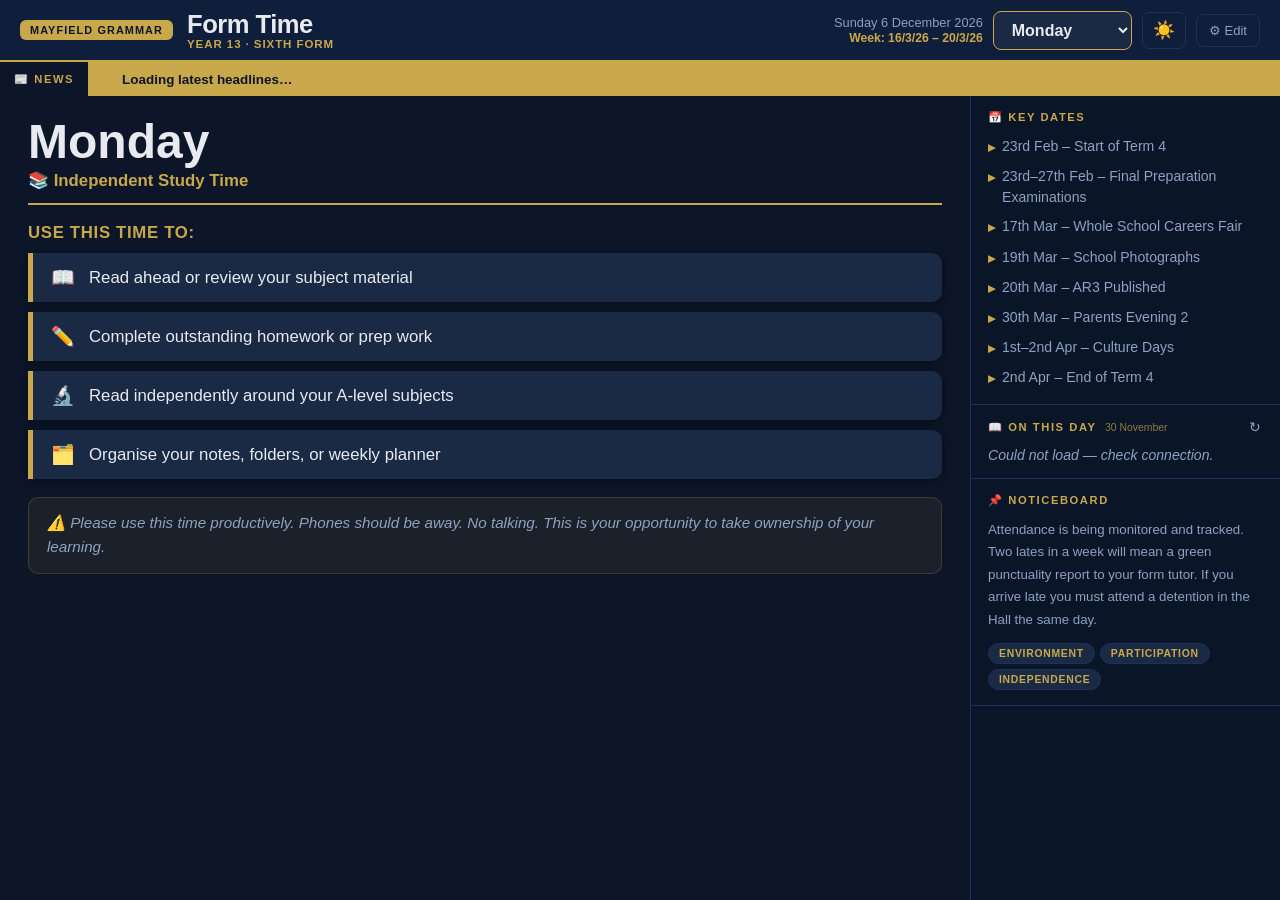
==== formtime.html @ 448057e0 "Add files via upload" ====
<!DOCTYPE html>
<html lang="en" data-theme="dark">
<head>
<meta charset="UTF-8">
<meta name="viewport" content="width=device-width,initial-scale=1.0">
<title>Form Time — Year 13</title>
<style>
/* ══════════════════════════════════════════
   CSS VARIABLES — DARK / LIGHT THEMES
══════════════════════════════════════════ */
:root {
  --bg:        #0c1628;
  --bg2:       #0f1e3a;
  --surface:   #1a2a45;
  --surface2:  #121f38;
  --text:      #e8eaf0;
  --text2:     #8fa0c0;
  --accent:    #c9a84c;
  --accent2:   #a88830;
  --border:    #1e3060;
  --sidebar:   #0a1628;
  --tag-bg:    #1a2a45;
  --otd-bg:    #151f38;
  --ticker-bg: #c9a84c;
  --ticker-fg: #0c1628;
  --quote-bg:  linear-gradient(135deg,#1a2a45,#101a30);
  --input-bg:  #1a2a45;
  --input-bd:  #2a3a5a;
  --modal-bg:  #0f1e38;
  --task-bd:   #c9a84c;
  --note-bg:   rgba(201,168,76,.08);
  --note-bd:   rgba(201,168,76,.2);
  --news-bg:   #1a2a45;
  --news-bd:   #2a509a;
  --shadow:    rgba(0,0,0,.4);
}
[data-theme="light"] {
  --bg:        #eef2fb;
  --bg2:       #e2e8f8;
  --surface:   #ffffff;
  --surface2:  #f4f7ff;
  --text:      #1a2440;
  --text2:     #5060a0;
  --accent:    #8a6a10;
  --accent2:   #6a5008;
  --border:    #c8d4ee;
  --sidebar:   #e8edf8;
  --tag-bg:    #dde6f8;
  --otd-bg:    #dde6f8;
  --ticker-bg: #1a2440;
  --ticker-fg: #eef2fb;
  --quote-bg:  linear-gradient(135deg,#e8edf8,#dde6f8);
  --input-bg:  #f0f4ff;
  --input-bd:  #c0ccee;
  --modal-bg:  #f0f4ff;
  --task-bd:   #8a6a10;
  --note-bg:   rgba(138,106,16,.07);
  --note-bd:   rgba(138,106,16,.22);
  --news-bg:   #e8eef8;
  --news-bd:   #3060c0;
  --shadow:    rgba(20,40,100,.15);
}

/* ══════════════════════════════════════════
   RESET & BASE
══════════════════════════════════════════ */
*,*::before,*::after { box-sizing:border-box; margin:0; padding:0; }
html,body { height:100%; overflow:hidden; }
body {
  font-family:'Segoe UI',Arial,sans-serif;
  font-size:17px;
  background:var(--bg);
  color:var(--text);
  display:flex;
  flex-direction:column;
  transition:background .3s,color .3s;
}

/* ══════════════════════════════════════════
   HEADER
══════════════════════════════════════════ */
header {
  background:var(--bg2);
  border-bottom:2.5px solid var(--accent);
  padding:10px 20px;
  display:flex;
  align-items:center;
  justify-content:space-between;
  flex-shrink:0;
  gap:14px;
  box-shadow:0 2px 12px var(--shadow);
}
.hdr-left { display:flex; align-items:center; gap:14px; }
.school-badge {
  background:var(--accent);
  color:var(--ticker-fg);
  font-weight:900;
  font-size:0.68rem;
  letter-spacing:0.1em;
  text-transform:uppercase;
  padding:4px 10px;
  border-radius:6px;
  white-space:nowrap;
}
.form-title  { font-size:1.6rem; font-weight:900; color:var(--text); letter-spacing:-0.02em; line-height:1.1; }
.year-label  { font-size:0.72rem; color:var(--accent); font-weight:700; letter-spacing:0.08em; }
.hdr-right   { display:flex; align-items:center; gap:10px; flex-shrink:0; }
.date-block  { text-align:right; }
#date-display { font-size:0.8rem; color:var(--text2); line-height:1.3; }
#week-display { font-size:0.76rem; color:var(--accent); font-weight:700; }
#day-select {
  background:var(--surface);
  color:var(--text);
  border:1.5px solid var(--accent);
  border-radius:8px;
  padding:9px 14px;
  font-size:1rem;
  font-weight:800;
  cursor:pointer;
  font-family:inherit;
}
.hdr-btn {
  background:transparent;
  border:1px solid var(--border);
  color:var(--text2);
  border-radius:7px;
  padding:8px 12px;
  cursor:pointer;
  font-size:0.82rem;
  font-family:inherit;
  transition:all .2s;
  white-space:nowrap;
}
.hdr-btn:hover { border-color:var(--accent); color:var(--accent); }
#theme-btn { font-size:1.1rem; padding:7px 10px; }

/* ══════════════════════════════════════════
   NEWS TICKER
══════════════════════════════════════════ */
#ticker-wrap {
  background:var(--ticker-bg);
  height:34px;
  display:flex;
  align-items:center;
  overflow:hidden;
  flex-shrink:0;
  transition:background .3s;
}
.ticker-label {
  background:var(--bg);
  color:var(--accent);
  font-weight:900;
  font-size:0.7rem;
  letter-spacing:0.14em;
  text-transform:uppercase;
  padding:0 14px;
  height:100%;
  display:flex;
  align-items:center;
  flex-shrink:0;
  border-right:2px solid var(--accent);
}
.ticker-track  { overflow:hidden; flex:1; }
.ticker-scroll {
  display:inline-flex;
  white-space:nowrap;
  animation:tickermove 80s linear infinite;
}
@keyframes tickermove { 0%{transform:translateX(0)} 100%{transform:translateX(-50%)} }
.ticker-item {
  padding:0 32px;
  font-size:0.84rem;
  font-weight:600;
  color:var(--ticker-fg);
  display:inline-block;
}
.ticker-sep { color:rgba(0,0,0,.3); }

/* ══════════════════════════════════════════
   MAIN LAYOUT
══════════════════════════════════════════ */
#main { flex:1; display:flex; overflow:hidden; min-height:0; }

/* ══════════════════════════════════════════
   DAY PANEL
══════════════════════════════════════════ */
#day-panel {
  flex:1;
  padding:22px 28px;
  overflow-y:auto;
  display:flex;
  flex-direction:column;
  gap:18px;
  min-width:0;
}
.day-header { border-bottom:2.5px solid var(--accent); padding-bottom:12px; }
.day-name   { font-size:3rem; font-weight:900; color:var(--text); line-height:1; }
.day-sub    { font-size:1.05rem; color:var(--accent); font-weight:700; margin-top:4px; }
.task-head  { font-size:1.05rem; font-weight:800; color:var(--accent); margin-bottom:10px; letter-spacing:0.04em; text-transform:uppercase; }
.task-list  { list-style:none; display:flex; flex-direction:column; gap:10px; }
.task-item  {
  background:var(--surface);
  border-left:5px solid var(--task-bd);
  padding:13px 18px;
  border-radius:0 10px 10px 0;
  font-size:1.05rem;
  display:flex;
  align-items:center;
  gap:14px;
  box-shadow:0 2px 8px var(--shadow);
}
.ti-icon { font-size:1.2rem; flex-shrink:0; }
.note-box {
  background:var(--note-bg);
  border:1px solid var(--note-bd);
  border-radius:10px;
  padding:13px 18px;
  font-size:0.95rem;
  color:var(--text2);
  font-style:italic;
  line-height:1.6;
}

/* Wednesday Wisdom */
.wisdom-layout { display:flex; gap:18px; align-items:flex-start; }
.wisdom-main   { flex:1; display:flex; flex-direction:column; gap:14px; min-width:0; }
.book-cover-wrap {
  flex-shrink:0;
  width:120px;
  display:flex;
  flex-direction:column;
  align-items:center;
  gap:8px;
}
.book-cover {
  width:120px;
  height:180px;
  object-fit:cover;
  border-radius:6px;
  box-shadow:4px 4px 16px var(--shadow);
  display:block;
}
.book-cover-placeholder {
  width:120px; height:180px;
  background:var(--surface);
  border:2px dashed var(--border);
  border-radius:6px;
  display:flex; align-items:center; justify-content:center;
  font-size:2.5rem; color:var(--text2);
}
.quote-card {
  background:var(--quote-bg);
  border-left:5px solid var(--accent);
  border-radius:10px;
  padding:20px 22px 16px;
  box-shadow:0 2px 10px var(--shadow);
}
.quote-text   { font-size:1.2rem; font-style:italic; line-height:1.7; color:var(--text); margin-bottom:10px; }
.quote-attr   { font-size:0.9rem; color:var(--accent); font-weight:700; }
.quote-note   { font-size:0.78rem; color:var(--text2); font-style:italic; margin-top:5px; }
.wq-box       { background:var(--surface); border-radius:10px; padding:18px 20px; box-shadow:0 2px 8px var(--shadow); }
.wq-title     { font-size:0.8rem; font-weight:900; text-transform:uppercase; letter-spacing:0.12em; color:var(--accent); margin-bottom:12px; }
.wq-list      { list-style:none; display:flex; flex-direction:column; gap:10px; }
.wq-item      { font-size:1rem; line-height:1.6; color:var(--text); padding-left:24px; position:relative; }
.wq-item::before { content:"?"; position:absolute; left:0; color:var(--accent); font-weight:900; font-size:1.1rem; }

/* Tuesday — News */
.yt-wrap {
  position:relative; width:100%; border-radius:12px; overflow:hidden;
  box-shadow:0 4px 20px var(--shadow);
}
.yt-wrap iframe { display:block; width:100%; aspect-ratio:16/9; border:none; }
.news-grid { display:flex; flex-direction:column; gap:8px; }
.news-card {
  background:var(--news-bg);
  border-radius:9px;
  padding:11px 16px;
  border-left:4px solid var(--news-bd);
  cursor:pointer;
  text-decoration:none;
  display:block;
  transition:background .15s;
}
.news-card:hover { filter:brightness(1.1); }
.nc-title { font-size:0.95rem; font-weight:600; color:var(--text); line-height:1.4; }
.nc-src   { font-size:0.72rem; color:var(--text2); margin-top:2px; }

/* Friday */
.fri-body { display:flex; flex-direction:column; gap:9px; }
.fri-p    { color:var(--text2); font-size:1rem; line-height:1.65; }

/* ══════════════════════════════════════════
   SIDEBAR
══════════════════════════════════════════ */
#sidebar {
  width:310px;
  min-width:270px;
  background:var(--sidebar);
  border-left:1px solid var(--border);
  display:flex;
  flex-direction:column;
  overflow-y:auto;
  flex-shrink:0;
  transition:background .3s;
}
.s-panel { border-bottom:1px solid var(--border); padding:15px 17px; }
.s-panel.hidden { display:none; }
.s-panel-hdr {
  font-size:0.7rem;
  font-weight:900;
  text-transform:uppercase;
  letter-spacing:0.14em;
  color:var(--accent);
  margin-bottom:12px;
  display:flex;
  align-items:center;
  justify-content:space-between;
}
.refresh-btn {
  background:none; border:none; color:var(--text2); cursor:pointer;
  font-size:0.9rem; padding:0 2px; transition:color .2s; line-height:1;
}
.refresh-btn:hover { color:var(--accent); }

/* Key Dates */
.date-list { list-style:none; display:flex; flex-direction:column; gap:8px; }
.date-item { font-size:0.88rem; line-height:1.5; color:var(--text2); display:flex; gap:7px; align-items:flex-start; }
.date-bull { color:var(--accent); flex-shrink:0; margin-top:1px; font-weight:700; }

/* On This Day */
.otd-card {
  background:var(--otd-bg);
  border-radius:8px;
  padding:10px 13px;
  margin-bottom:8px;
  font-size:0.84rem;
  line-height:1.55;
  color:var(--text2);
}
.otd-type { font-size:0.64rem; font-weight:800; text-transform:uppercase; letter-spacing:0.1em; color:var(--text2); display:block; margin-bottom:3px; }
.otd-year { font-size:1.15rem; font-weight:900; color:var(--accent); display:block; margin-bottom:4px; }

/* Noticeboard */
.notice-txt { font-size:0.83rem; line-height:1.7; color:var(--text2); }
.values     { display:flex; gap:5px; margin-top:12px; flex-wrap:wrap; }
.vbadge {
  background:var(--tag-bg);
  color:var(--accent);
  font-size:0.65rem;
  font-weight:900;
  padding:4px 10px;
  border-radius:20px;
  letter-spacing:0.07em;
  text-transform:uppercase;
  border:1px solid var(--border);
}

.loading-txt { color:var(--text2); font-style:italic; font-size:0.88rem; }

/* ══════════════════════════════════════════
   EDIT MODAL
══════════════════════════════════════════ */
#edit-overlay {
  display:none; position:fixed; inset:0;
  background:rgba(0,0,0,.78); z-index:200;
  align-items:center; justify-content:center;
}
#edit-overlay.open { display:flex; }
#edit-modal {
  background:var(--modal-bg);
  border:1.5px solid var(--accent);
  border-radius:14px;
  padding:24px 26px;
  width:92%;
  max-width:700px;
  max-height:88vh;
  overflow-y:auto;
  display:flex;
  flex-direction:column;
  gap:0;
}
.em-title { font-size:1.15rem; font-weight:900; color:var(--accent); margin-bottom:18px; padding-bottom:12px; border-bottom:1px solid var(--border); }
.em-s     { margin-bottom:16px; }
.em-lbl   { font-size:0.68rem; font-weight:900; text-transform:uppercase; letter-spacing:0.12em; color:var(--accent); margin-bottom:7px; display:block; }
.em-in,.em-ta {
  width:100%; background:var(--input-bg); border:1px solid var(--input-bd);
  color:var(--text); border-radius:7px; padding:9px 12px;
  font-size:0.9rem; font-family:inherit;
}
.em-ta   { resize:vertical; min-height:65px; line-height:1.5; }
.em-row  { display:flex; gap:8px; margin-top:8px; }
.em-row .em-in { margin-top:0; }
hr.em-div { border:none; border-top:1px solid var(--border); margin:14px 0; }
.tog-row { display:flex; align-items:center; justify-content:space-between; padding:9px 0; border-bottom:1px solid var(--border); }
.tog-lbl { font-size:0.92rem; color:var(--text); }
.tog     { position:relative; width:40px; height:22px; flex-shrink:0; }
.tog input { opacity:0; width:0; height:0; }
.tog-sl  { position:absolute; inset:0; background:var(--border); border-radius:22px; cursor:pointer; transition:background .2s; }
.tog-sl::before { content:""; position:absolute; width:16px; height:16px; left:3px; top:3px; background:#fff; border-radius:50%; transition:transform .2s; }
.tog input:checked+.tog-sl { background:var(--accent); }
.tog input:checked+.tog-sl::before { transform:translateX(18px); }
.ord-row { display:flex; align-items:center; justify-content:space-between; padding:8px 0; border-bottom:1px solid var(--border); }
.ord-lbl { font-size:0.92rem; color:var(--text); }
.ord-btns { display:flex; gap:4px; }
.ord-btn { background:var(--surface); border:1px solid var(--border); color:var(--text2); border-radius:5px; padding:3px 9px; cursor:pointer; font-size:0.82rem; transition:all .15s; }
.ord-btn:hover { border-color:var(--accent); color:var(--accent); }
.ord-btn:disabled { opacity:.3; cursor:default; }
.em-save   { background:var(--accent); color:var(--ticker-fg); border:none; border-radius:8px; padding:12px; font-size:0.95rem; font-weight:900; cursor:pointer; width:100%; margin-top:6px; font-family:inherit; }
.em-cancel { background:transparent; color:var(--text2); border:1px solid var(--border); border-radius:8px; padding:10px; font-size:0.88rem; cursor:pointer; width:100%; margin-top:7px; font-family:inherit; }

/* ══════════════════════════════════════════
   UTILITY
══════════════════════════════════════════ */
.hidden { display:none !important; }
::-webkit-scrollbar { width:4px; }
::-webkit-scrollbar-track { background:transparent; }
::-webkit-scrollbar-thumb { background:var(--border); border-radius:4px; }
</style>
</head>
<body>

<!-- ══ HEADER ══ -->
<header>
  <div class="hdr-left">
    <div class="school-badge">Mayfield Grammar</div>
    <div>
      <div class="form-title">Form Time</div>
      <div class="year-label">YEAR 13 · SIXTH FORM</div>
    </div>
  </div>
  <div class="hdr-right">
    <div class="date-block">
      <div id="date-display"></div>
      <div id="week-display"></div>
    </div>
    <select id="day-select">
      <option value="monday">Monday</option>
      <option value="tuesday">Tuesday</option>
      <option value="wednesday">Wednesday</option>
      <option value="thursday">Thursday</option>
      <option value="friday">Friday</option>
    </select>
    <button class="hdr-btn" id="theme-btn" onclick="toggleTheme()" title="Toggle light/dark">🌙</button>
    <button class="hdr-btn" onclick="openEdit()">⚙ Edit</button>
  </div>
</header>

<!-- ══ TICKER ══ -->
<div id="ticker-wrap">
  <div class="ticker-label">📰 NEWS</div>
  <div class="ticker-track">
    <div class="ticker-scroll" id="ticker-scroll">
      <span class="ticker-item">Loading latest headlines…</span>
    </div>
  </div>
</div>

<!-- ══ MAIN ══ -->
<div id="main">
  <div id="day-panel"></div>

  <aside id="sidebar">
    <div id="panel-dates" class="s-panel">
      <div class="s-panel-hdr">📅 Key Dates</div>
      <ul class="date-list" id="dates-list"></ul>
    </div>
    <div id="panel-otd" class="s-panel">
      <div class="s-panel-hdr">
        <span>📖 On This Day <span id="otd-date-lbl" style="font-weight:400;opacity:.7;font-size:0.65rem;margin-left:4px;text-transform:none;letter-spacing:0"></span></span>
        <button class="refresh-btn" onclick="fetchOTD(document.getElementById('day-select').value)" title="Different random events for this date">↻</button>
      </div>
      <div id="otd-content"><div class="loading-txt">Loading…</div></div>
    </div>
    <div id="panel-noticeboard" class="s-panel">
      <div class="s-panel-hdr">📌 Noticeboard</div>
      <div class="notice-txt" id="notice-text"></div>
      <div class="values" id="values-list"></div>
    </div>
  </aside>
</div>

<!-- ══ EDIT MODAL ══ -->
<div id="edit-overlay">
  <div id="edit-modal">
    <div class="em-title">⚙ Edit Form Time</div>

    <div class="em-s">
      <span class="em-lbl">Week Label</span>
      <input class="em-in" id="ed-week" type="text" placeholder="e.g. 16/3/26 – 20/3/26">
    </div>
    <div class="em-s">
      <span class="em-lbl">Key Dates (one per line)</span>
      <textarea class="em-ta" id="ed-dates" rows="8"></textarea>
    </div>
    <div class="em-s">
      <span class="em-lbl">Noticeboard Message</span>
      <textarea class="em-ta" id="ed-notice" rows="3"></textarea>
    </div>
    <div class="em-s">
      <span class="em-lbl">School Values (comma separated)</span>
      <input class="em-in" id="ed-values" placeholder="Environment, Participation, Independence">
    </div>

    <hr class="em-div">

    <div class="em-s">
      <span class="em-lbl">Wednesday Wisdom — Quote</span>
      <textarea class="em-ta" id="ed-quote" rows="3" placeholder="Quote text…"></textarea>
      <div class="em-row">
        <input class="em-in" id="ed-attr" placeholder="Author – Book">
        <input class="em-in" id="ed-booknote" placeholder="e.g. A Mr. Zanier must-read">
      </div>
      <span class="em-lbl" style="margin-top:10px;display:block">Book Cover — ISBN (optional, for auto cover)</span>
      <input class="em-in" id="ed-isbn" placeholder="e.g. 9780140447927">
      <span class="em-lbl" style="margin-top:8px;display:block">— or direct cover image URL</span>
      <input class="em-in" id="ed-coverurl" placeholder="https://…">
      <span class="em-lbl" style="margin-top:10px;display:block">Discussion Questions (one per line)</span>
      <textarea class="em-ta" id="ed-questions" rows="4"></textarea>
    </div>

    <hr class="em-div">

    <div class="em-s">
      <span class="em-lbl">Mon / Thu Tasks (one per line)</span>
      <textarea class="em-ta" id="ed-tasks" rows="5"></textarea>
      <span class="em-lbl" style="margin-top:8px;display:block">Reminder Note</span>
      <input class="em-in" id="ed-indepnote">
    </div>

    <hr class="em-div">

    <div class="em-s">
      <span class="em-lbl">Tuesday — Sky News / YouTube Embed URL</span>
      <input class="em-in" id="ed-yturl" placeholder="https://www.youtube.com/embed/…">
      <span style="font-size:0.72rem;color:var(--text2);margin-top:4px;display:block">Default: Sky News UK live stream. Update if the link stops working.</span>
    </div>

    <hr class="em-div">

    <div class="em-s">
      <span class="em-lbl">Friday — Title &amp; Content (use • for bullet points)</span>
      <input class="em-in" id="ed-fri-title" placeholder="e.g. Week Reflection">
      <textarea class="em-ta" id="ed-fri-content" rows="5" style="margin-top:8px"></textarea>
    </div>

    <hr class="em-div">

    <div class="em-s">
      <span class="em-lbl">Show / Hide Panels</span>
      <div class="tog-row">
        <span class="tog-lbl">News Ticker</span>
        <label class="tog"><input type="checkbox" id="tog-ticker"><span class="tog-sl"></span></label>
      </div>
      <div class="tog-row">
        <span class="tog-lbl">Key Dates</span>
        <label class="tog"><input type="checkbox" id="tog-dates"><span class="tog-sl"></span></label>
      </div>
      <div class="tog-row">
        <span class="tog-lbl">On This Day</span>
        <label class="tog"><input type="checkbox" id="tog-otd"><span class="tog-sl"></span></label>
      </div>
      <div class="tog-row">
        <span class="tog-lbl">Noticeboard</span>
        <label class="tog"><input type="checkbox" id="tog-notice"><span class="tog-sl"></span></label>
      </div>
    </div>

    <div class="em-s">
      <span class="em-lbl">Sidebar Panel Order</span>
      <div id="order-list"></div>
    </div>

    <button class="em-save" onclick="saveEdit()">💾 Save Changes</button>
    <button class="em-cancel" onclick="closeEdit()">Cancel</button>
  </div>
</div>

<script>
// ════════════════════════════════════════════════
//  DEFAULTS  (pre-filled from your PowerPoint)
// ════════════════════════════════════════════════
const DEFAULTS = {
  week:"16/3/26 – 20/3/26",
  keyDates:[
    "23rd Feb – Start of Term 4",
    "23rd–27th Feb – Final Preparation Examinations",
    "17th Mar – Whole School Careers Fair",
    "19th Mar – School Photographs",
    "20th Mar – AR3 Published",
    "30th Mar – Parents Evening 2",
    "1st–2nd Apr – Culture Days",
    "2nd Apr – End of Term 4"
  ],
  noticeboard:"Attendance is being monitored and tracked. Two lates in a week will mean a green punctuality report to your form tutor. If you arrive late you must attend a detention in the Hall the same day.",
  values:["Environment","Participation","Independence"],
  tasks:[
    "Read ahead or review your subject material",
    "Complete outstanding homework or prep work",
    "Read independently around your A-level subjects",
    "Organise your notes, folders, or weekly planner"
  ],
  indepNote:"Please use this time productively. Phones should be away. No talking. This is your opportunity to take ownership of your learning.",
  wisdom:{
    quote:"There are two kinds of idiots… those who don't know they are idiots, and those who know it and use it.",
    attr:"Fyodor Dostoevsky – The Idiot",
    questions:[
      "Is there power in playing the fool — in refusing to take the serious adult world of status and money as seriously as everyone else does?",
      "Who is more awake: the student working 18 hours a day for a status they don't enjoy, or the person who is content with less but remains kind?"
    ],
    bookNote:"A Mr. Zanier must-read",
    isbn:"9780140447927",
    coverUrl:""
  },
  ytUrl:"https://www.youtube.com/embed/live_stream?channel=UCoMdktPbSTixAyNGwb-UYkQ",
  friday:{ title:"Week Reflection", content:"Take a few minutes to reflect on this week.\n• What went well in your studies?\n• What could you improve next week?\n• Are you on track with upcoming deadlines?\n\nUse remaining time for independent study or reading." },
  panels:{ ticker:true, dates:true, otd:true, noticeboard:true },
  panelOrder:["dates","otd","noticeboard"],
  theme:"dark"
};

// ════════════════════════════════════════════════
//  STATE
// ════════════════════════════════════════════════
let S = (()=>{ try{ const s=localStorage.getItem('ft-v3'); return s?JSON.parse(s):clone(DEFAULTS); }catch{return clone(DEFAULTS);} })();
function clone(o){return JSON.parse(JSON.stringify(o));}
function persist(){localStorage.setItem('ft-v3',JSON.stringify(S));}

// ════════════════════════════════════════════════
//  THEME
// ════════════════════════════════════════════════
function applyTheme(t){
  document.documentElement.setAttribute('data-theme',t);
  document.getElementById('theme-btn').textContent = t==='dark'?'☀️':'🌙';
}
function toggleTheme(){
  S.theme = S.theme==='dark'?'light':'dark';
  applyTheme(S.theme); persist();
}
applyTheme(S.theme||'dark');

// ════════════════════════════════════════════════
//  DATE / DAY
// ════════════════════════════════════════════════
const WDAYS=['sunday','monday','tuesday','wednesday','thursday','friday','saturday'];
function initDay(){
  const d=WDAYS[new Date().getDay()];
  document.getElementById('day-select').value=(d==='saturday'||d==='sunday')?'monday':d;
}
function updateHeader(){
  document.getElementById('date-display').textContent=
    new Date().toLocaleDateString('en-GB',{weekday:'long',day:'numeric',month:'long',year:'numeric'});
  document.getElementById('week-display').textContent='Week: '+S.week;
}

// ════════════════════════════════════════════════
//  UTILITIES
// ════════════════════════════════════════════════
function esc(s){return String(s||'').replace(/&/g,'&amp;').replace(/</g,'&lt;').replace(/>/g,'&gt;').replace(/"/g,'&quot;');}
function shuffle(arr){ const a=[...arr]; for(let i=a.length-1;i>0;i--){const j=Math.floor(Math.random()*(i+1));[a[i],a[j]]=[a[j],a[i]];} return a; }

// ════════════════════════════════════════════════
//  DAY PANEL RENDER
// ════════════════════════════════════════════════
const ICONS=['📖','✏️','🔬','🗂️'];

function renderDay(day){
  const p=document.getElementById('day-panel');
  if(day==='monday'||day==='thursday') p.innerHTML=renderIndep(day);
  else if(day==='tuesday'){ p.innerHTML=renderTuesday(); fetchNews(); }
  else if(day==='wednesday') p.innerHTML=renderWisdom();
  else p.innerHTML=renderFriday();
}

function renderIndep(day){
  const tasks=(S.tasks||[]).map((t,i)=>`
    <li class="task-item"><span class="ti-icon">${ICONS[i]||'●'}</span><span>${esc(t)}</span></li>`).join('');
  return `
    <div class="day-header">
      <div class="day-name">${day==='monday'?'Monday':'Thursday'}</div>
      <div class="day-sub">📚 Independent Study Time</div>
    </div>
    <div>
      <div class="task-head">Use this time to:</div>
      <ul class="task-list">${tasks}</ul>
    </div>
    ${S.indepNote?`<div class="note-box">⚠️  ${esc(S.indepNote)}</div>`:''}`;
}

function renderTuesday(){
  const yt=esc(S.ytUrl||DEFAULTS.ytUrl);
  return `
    <div class="day-header">
      <div class="day-name">Tuesday</div>
      <div class="day-sub">📺 What's in the News?</div>
    </div>
    <div class="yt-wrap">
      <iframe src="${yt}?rel=0"
        allow="accelerometer; autoplay; clipboard-write; encrypted-media; gyroscope; picture-in-picture; fullscreen"
        allowfullscreen title="Sky News Live"></iframe>
    </div>
    <div>
      <div class="task-head" style="margin-bottom:8px;">Today's Headlines</div>
      <div id="news-articles" class="news-grid">
        <div class="loading-txt">Loading BBC headlines…</div>
      </div>
    </div>
    <div class="note-box">💬 <strong>Discuss:</strong> Which story caught your attention and why?</div>`;
}

function renderWisdom(){
  const w=S.wisdom||DEFAULTS.wisdom;

  // Resolve book cover
  let coverHtml='';
  const coverSrc = w.coverUrl
    ? esc(w.coverUrl)
    : w.isbn
      ? `https://covers.openlibrary.org/b/isbn/${esc(w.isbn)}-L.jpg`
      : '';

  if(coverSrc){
    coverHtml=`
      <div class="book-cover-wrap">
        <img class="book-cover" src="${coverSrc}" alt="Book cover"
          onerror="this.parentElement.innerHTML='<div class=\\'book-cover-placeholder\\'>📚</div>'">
      </div>`;
  }

  const qs=(w.questions||[]).map(q=>`<li class="wq-item">${esc(q)}</li>`).join('');
  return `
    <div class="day-header">
      <div class="day-name">Wednesday</div>
      <div class="day-sub">💬 Wednesday Wisdom</div>
    </div>
    <div class="wisdom-layout">
      <div class="wisdom-main">
        <div class="quote-card">
          <div class="quote-text">"${esc(w.quote)}"</div>
          <div class="quote-attr">— ${esc(w.attr||'')}</div>
          ${w.bookNote?`<div class="quote-note">${esc(w.bookNote)}</div>`:''}
        </div>
        ${qs?`<div class="wq-box"><div class="wq-title">🤔 Think about:</div><ul class="wq-list">${qs}</ul></div>`:''}
      </div>
      ${coverHtml}
    </div>`;
}

function renderFriday(){
  const f=S.friday||DEFAULTS.friday;
  const lines=(f.content||'').split('\n');
  const body=lines.map(l=>{
    if(!l.trim()) return '';
    if(l.trim().startsWith('•')||l.trim().startsWith('-'))
      return `<div class="task-item"><span class="ti-icon">➤</span><span>${esc(l.replace(/^[•\-]\s*/,'').trim())}</span></div>`;
    return `<p class="fri-p">${esc(l)}</p>`;
  }).join('');
  return `
    <div class="day-header">
      <div class="day-name">Friday</div>
      <div class="day-sub">🌟 ${esc(f.title||'End of Week')}</div>
    </div>
    <div class="fri-body">${body}</div>`;
}

// ════════════════════════════════════════════════
//  SIDEBAR
// ════════════════════════════════════════════════
function renderSidebar(){
  document.getElementById('dates-list').innerHTML=
    (S.keyDates||[]).map(d=>`<li class="date-item"><span class="date-bull">▸</span><span>${esc(d)}</span></li>`).join('');
  document.getElementById('notice-text').textContent=S.noticeboard||'';
  document.getElementById('values-list').innerHTML=
    (S.values||[]).map(v=>`<span class="vbadge">${esc(v)}</span>`).join('');

  const p=S.panels||DEFAULTS.panels;
  setPV('ticker-wrap',p.ticker);
  setPV('panel-dates',p.dates);
  setPV('panel-otd',p.otd);
  setPV('panel-noticeboard',p.noticeboard);

  // Panel order
  const sidebar=document.getElementById('sidebar');
  const map={dates:'panel-dates',otd:'panel-otd',noticeboard:'panel-noticeboard'};
  (S.panelOrder||DEFAULTS.panelOrder).forEach(k=>{
    const el=document.getElementById(map[k]);
    if(el) sidebar.appendChild(el);
  });
}
function setPV(id,v){ const el=document.getElementById(id); if(el) el.classList.toggle('hidden',!v); }

// ════════════════════════════════════════════════
//  ON THIS DAY — looks up the actual date for the
//  selected weekday in the current school week,
//  then fetches events + births + deaths from
//  Wikipedia for that specific date.
// ════════════════════════════════════════════════

// Returns the calendar Date object for a named weekday in the current week
function weekdayDate(dayName){
  const map={monday:1,tuesday:2,wednesday:3,thursday:4,friday:5};
  const target=map[dayName]||1;
  const now=new Date();
  const dow=now.getDay(); // 0=Sun … 6=Sat
  // Find this week's Monday
  const monday=new Date(now);
  monday.setDate(now.getDate()-(dow===0?6:dow-1));
  // Offset to the chosen day
  const result=new Date(monday);
  result.setDate(monday.getDate()+(target-1));
  return result;
}

async function fetchOTD(dayName){
  dayName=dayName||document.getElementById('day-select').value;
  const el=document.getElementById('otd-content');
  if(!el)return;
  el.innerHTML='<div class="loading-txt">Loading…</div>';

  const date=weekdayDate(dayName);
  const m=date.getMonth()+1, d=date.getDate();

  // Update panel header to show the date being looked up
  const hdr=document.getElementById('otd-date-lbl');
  if(hdr) hdr.textContent=date.toLocaleDateString('en-GB',{day:'numeric',month:'long'});

  const base=`https://en.wikipedia.org/api/rest_v1/feed/onthisday`;
  try{
    const [evR,brR,deR]=await Promise.all([
      fetch(`${base}/events/${m}/${d}`),
      fetch(`${base}/births/${m}/${d}`),
      fetch(`${base}/deaths/${m}/${d}`)
    ]);
    const [evD,brD,deD]=await Promise.all([evR.json(),brR.json(),deR.json()]);
    const ev=shuffle(evD.events||[])[0];
    const br=shuffle(brD.births||[])[0];
    const de=shuffle(deD.deaths||[])[0];
    const cards=[
      ev?{type:'🗓️ Event', year:ev.year, text:ev.text}:null,
      br?{type:'🎂 Born',  year:br.year, text:br.text}:null,
      de?{type:'✝️ Died',  year:de.year, text:de.text}:null
    ].filter(Boolean);
    if(!cards.length) throw new Error();
    el.innerHTML=cards.map(c=>`
      <div class="otd-card">
        <span class="otd-type">${c.type}</span>
        <span class="otd-year">${c.year}</span>
        ${esc(c.text)}
      </div>`).join('');
  }catch{
    el.innerHTML='<div class="loading-txt">Could not load — check connection.</div>';
  }
}

// ════════════════════════════════════════════════
//  NEWS — BBC RSS via rss2json
// ════════════════════════════════════════════════
async function fetchNews(){
  const RSS='https://feeds.bbci.co.uk/news/uk/rss.xml';
  const API=`https://api.rss2json.com/v1/api.json?rss_url=${encodeURIComponent(RSS)}&count=10`;
  try{
    const res=await fetch(API);
    const data=await res.json();
    if(data.status!=='ok'||!data.items?.length) throw new Error();

    const items=data.items;

    // Ticker (duplicate for seamless loop)
    const tickerHtml=(items.concat(items)).map(i=>
      `<span class="ticker-item">${esc(i.title)}</span><span class="ticker-sep"> ◆ </span>`
    ).join('');
    const ts=document.getElementById('ticker-scroll');
    ts.innerHTML=tickerHtml;
    ts.style.animationDuration=(items.length*6)+'s';

    // Tuesday news cards
    const panel=document.getElementById('news-articles');
    if(panel){
      panel.innerHTML=items.slice(0,5).map(i=>`
        <a class="news-card" href="${esc(i.link)}" target="_blank" rel="noopener">
          <div class="nc-title">${esc(i.title)}</div>
          <div class="nc-src">BBC News UK</div>
        </a>`).join('');
    }
  }catch{ /* silent — ticker placeholder stays */ }
}

// ════════════════════════════════════════════════
//  EDIT MODAL
// ════════════════════════════════════════════════
function openEdit(){
  document.getElementById('ed-week').value=S.week||'';
  document.getElementById('ed-dates').value=(S.keyDates||[]).join('\n');
  document.getElementById('ed-notice').value=S.noticeboard||'';
  document.getElementById('ed-values').value=(S.values||[]).join(', ');
  const w=S.wisdom||DEFAULTS.wisdom;
  document.getElementById('ed-quote').value=w.quote||'';
  document.getElementById('ed-attr').value=w.attr||'';
  document.getElementById('ed-booknote').value=w.bookNote||'';
  document.getElementById('ed-isbn').value=w.isbn||'';
  document.getElementById('ed-coverurl').value=w.coverUrl||'';
  document.getElementById('ed-questions').value=(w.questions||[]).join('\n');
  document.getElementById('ed-tasks').value=(S.tasks||[]).join('\n');
  document.getElementById('ed-indepnote').value=S.indepNote||'';
  document.getElementById('ed-yturl').value=S.ytUrl||DEFAULTS.ytUrl;
  document.getElementById('ed-fri-title').value=S.friday?.title||'';
  document.getElementById('ed-fri-content').value=S.friday?.content||'';
  const p=S.panels||DEFAULTS.panels;
  document.getElementById('tog-ticker').checked=p.ticker!==false;
  document.getElementById('tog-dates').checked=p.dates!==false;
  document.getElementById('tog-otd').checked=p.otd!==false;
  document.getElementById('tog-notice').checked=p.noticeboard!==false;
  renderOrderList();
  document.getElementById('edit-overlay').classList.add('open');
}

function closeEdit(){
  document.getElementById('edit-overlay').classList.remove('open');
}

function saveEdit(){
  S.week=document.getElementById('ed-week').value.trim();
  S.keyDates=document.getElementById('ed-dates').value.split('\n').map(l=>l.trim()).filter(Boolean);
  S.noticeboard=document.getElementById('ed-notice').value.trim();
  S.values=document.getElementById('ed-values').value.split(',').map(v=>v.trim()).filter(Boolean);
  S.wisdom={
    quote:document.getElementById('ed-quote').value.trim(),
    attr:document.getElementById('ed-attr').value.trim(),
    bookNote:document.getElementById('ed-booknote').value.trim(),
    isbn:document.getElementById('ed-isbn').value.trim(),
    coverUrl:document.getElementById('ed-coverurl').value.trim(),
    questions:document.getElementById('ed-questions').value.split('\n').map(l=>l.trim()).filter(Boolean)
  };
  S.tasks=document.getElementById('ed-tasks').value.split('\n').map(l=>l.trim()).filter(Boolean);
  S.indepNote=document.getElementById('ed-indepnote').value.trim();
  S.ytUrl=document.getElementById('ed-yturl').value.trim()||DEFAULTS.ytUrl;
  S.friday={
    title:document.getElementById('ed-fri-title').value.trim(),
    content:document.getElementById('ed-fri-content').value
  };
  S.panels={
    ticker:document.getElementById('tog-ticker').checked,
    dates:document.getElementById('tog-dates').checked,
    otd:document.getElementById('tog-otd').checked,
    noticeboard:document.getElementById('tog-notice').checked
  };
  persist(); closeEdit(); renderAll();
}

// Panel order UI
const PLABELS={dates:'Key Dates',otd:'On This Day',noticeboard:'Noticeboard'};
function renderOrderList(){
  const order=S.panelOrder||DEFAULTS.panelOrder;
  document.getElementById('order-list').innerHTML=order.map((k,i)=>`
    <div class="ord-row">
      <span class="ord-lbl">${PLABELS[k]}</span>
      <div class="ord-btns">
        <button class="ord-btn" onclick="mvPanel(${i},-1)" ${i===0?'disabled':''}>▲</button>
        <button class="ord-btn" onclick="mvPanel(${i}, 1)" ${i===order.length-1?'disabled':''}>▼</button>
      </div>
    </div>`).join('');
}
function mvPanel(i,dir){
  const o=[...(S.panelOrder||DEFAULTS.panelOrder)];
  const n=i+dir; if(n<0||n>=o.length) return;
  [o[i],o[n]]=[o[n],o[i]]; S.panelOrder=o; renderOrderList();
}

// Close on backdrop
document.getElementById('edit-overlay').addEventListener('click',e=>{
  if(e.target===document.getElementById('edit-overlay')) closeEdit();
});

// ════════════════════════════════════════════════
//  DAY CHANGE
// ════════════════════════════════════════════════
document.getElementById('day-select').addEventListener('change',e=>{
  renderDay(e.target.value);
  fetchOTD(e.target.value);
});

// ════════════════════════════════════════════════
//  INIT
// ════════════════════════════════════════════════
function renderAll(){
  updateHeader();
  renderDay(document.getElementById('day-select').value);
  renderSidebar();
}

initDay();
renderAll();
fetchOTD(document.getElementById('day-select').value);
fetchNews();

setInterval(fetchNews,   600000);
setInterval(()=>fetchOTD(document.getElementById('day-select').value), 3600000);
setInterval(updateHeader,  60000);
</script>
</body>
</html>
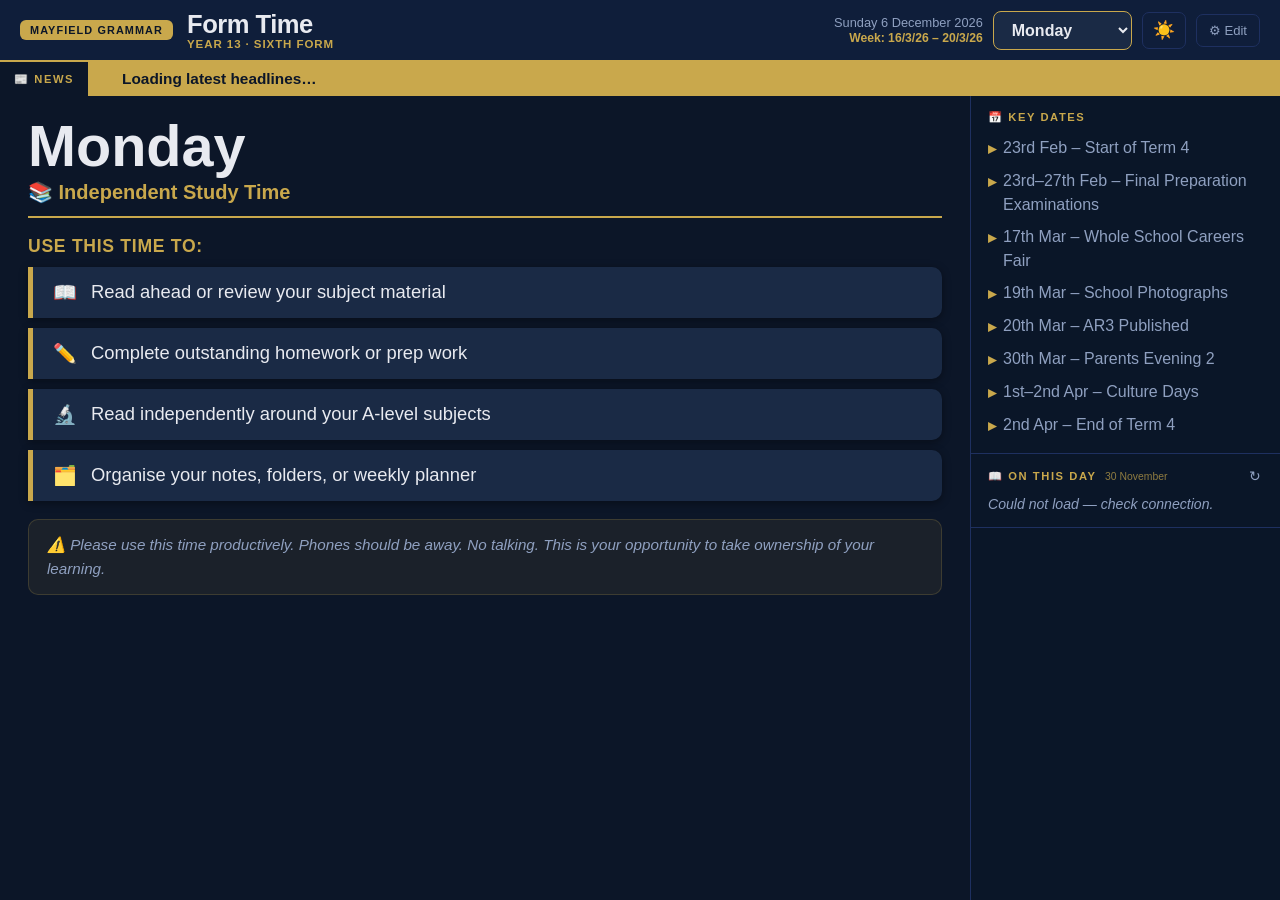
==== commit f22821d3: "Add files via upload" ====
--- a/formtime.html
+++ b/formtime.html
@@ -169,7 +169,7 @@
 @keyframes tickermove { 0%{transform:translateX(0)} 100%{transform:translateX(-50%)} }
 .ticker-item {
   padding:0 32px;
-  font-size:0.84rem;
+  font-size:0.96rem;
   font-weight:600;
   color:var(--ticker-fg);
   display:inline-block;
@@ -194,16 +194,16 @@
   min-width:0;
 }
 .day-header { border-bottom:2.5px solid var(--accent); padding-bottom:12px; }
-.day-name   { font-size:3rem; font-weight:900; color:var(--text); line-height:1; }
-.day-sub    { font-size:1.05rem; color:var(--accent); font-weight:700; margin-top:4px; }
-.task-head  { font-size:1.05rem; font-weight:800; color:var(--accent); margin-bottom:10px; letter-spacing:0.04em; text-transform:uppercase; }
+.day-name   { font-size:3.6rem; font-weight:900; color:var(--text); line-height:1; }
+.day-sub    { font-size:1.25rem; color:var(--accent); font-weight:700; margin-top:4px; }
+.task-head  { font-size:1.1rem; font-weight:800; color:var(--accent); margin-bottom:10px; letter-spacing:0.04em; text-transform:uppercase; }
 .task-list  { list-style:none; display:flex; flex-direction:column; gap:10px; }
 .task-item  {
   background:var(--surface);
   border-left:5px solid var(--task-bd);
-  padding:13px 18px;
+  padding:14px 20px;
   border-radius:0 10px 10px 0;
-  font-size:1.05rem;
+  font-size:1.15rem;
   display:flex;
   align-items:center;
   gap:14px;
@@ -255,21 +255,26 @@
   padding:20px 22px 16px;
   box-shadow:0 2px 10px var(--shadow);
 }
-.quote-text   { font-size:1.2rem; font-style:italic; line-height:1.7; color:var(--text); margin-bottom:10px; }
-.quote-attr   { font-size:0.9rem; color:var(--accent); font-weight:700; }
-.quote-note   { font-size:0.78rem; color:var(--text2); font-style:italic; margin-top:5px; }
+.quote-text   { font-size:1.35rem; font-style:italic; line-height:1.7; color:var(--text); margin-bottom:10px; }
+.quote-attr   { font-size:1rem; color:var(--accent); font-weight:700; }
+.quote-note   { font-size:0.88rem; color:var(--text2); font-style:italic; margin-top:5px; }
 .wq-box       { background:var(--surface); border-radius:10px; padding:18px 20px; box-shadow:0 2px 8px var(--shadow); }
-.wq-title     { font-size:0.8rem; font-weight:900; text-transform:uppercase; letter-spacing:0.12em; color:var(--accent); margin-bottom:12px; }
+.wq-title     { font-size:0.85rem; font-weight:900; text-transform:uppercase; letter-spacing:0.12em; color:var(--accent); margin-bottom:12px; }
 .wq-list      { list-style:none; display:flex; flex-direction:column; gap:10px; }
-.wq-item      { font-size:1rem; line-height:1.6; color:var(--text); padding-left:24px; position:relative; }
+.wq-item      { font-size:1.1rem; line-height:1.6; color:var(--text); padding-left:24px; position:relative; }
 .wq-item::before { content:"?"; position:absolute; left:0; color:var(--accent); font-weight:900; font-size:1.1rem; }
 
 /* Tuesday — News */
 .yt-wrap {
   position:relative; width:100%; border-radius:12px; overflow:hidden;
   box-shadow:0 4px 20px var(--shadow);
-}
-.yt-wrap iframe { display:block; width:100%; aspect-ratio:16/9; border:none; }
+  aspect-ratio:16/9;
+}
+.yt-wrap iframe {
+  position:absolute; inset:0;
+  width:100%; height:100%;
+  border:none; display:block;
+}
 .news-grid { display:flex; flex-direction:column; gap:8px; }
 .news-card {
   background:var(--news-bg);
@@ -324,7 +329,7 @@
 
 /* Key Dates */
 .date-list { list-style:none; display:flex; flex-direction:column; gap:8px; }
-.date-item { font-size:0.88rem; line-height:1.5; color:var(--text2); display:flex; gap:7px; align-items:flex-start; }
+.date-item { font-size:1rem; line-height:1.5; color:var(--text2); display:flex; gap:7px; align-items:flex-start; }
 .date-bull { color:var(--accent); flex-shrink:0; margin-top:1px; font-weight:700; }
 
 /* On This Day */
@@ -333,27 +338,12 @@
   border-radius:8px;
   padding:10px 13px;
   margin-bottom:8px;
-  font-size:0.84rem;
+  font-size:0.96rem;
   line-height:1.55;
   color:var(--text2);
 }
-.otd-type { font-size:0.64rem; font-weight:800; text-transform:uppercase; letter-spacing:0.1em; color:var(--text2); display:block; margin-bottom:3px; }
-.otd-year { font-size:1.15rem; font-weight:900; color:var(--accent); display:block; margin-bottom:4px; }
-
-/* Noticeboard */
-.notice-txt { font-size:0.83rem; line-height:1.7; color:var(--text2); }
-.values     { display:flex; gap:5px; margin-top:12px; flex-wrap:wrap; }
-.vbadge {
-  background:var(--tag-bg);
-  color:var(--accent);
-  font-size:0.65rem;
-  font-weight:900;
-  padding:4px 10px;
-  border-radius:20px;
-  letter-spacing:0.07em;
-  text-transform:uppercase;
-  border:1px solid var(--border);
-}
+.otd-type { font-size:0.7rem; font-weight:800; text-transform:uppercase; letter-spacing:0.1em; color:var(--text2); display:block; margin-bottom:3px; }
+.otd-year { font-size:1.35rem; font-weight:900; color:var(--accent); display:block; margin-bottom:4px; }
 
 .loading-txt { color:var(--text2); font-style:italic; font-size:0.88rem; }
 
@@ -471,11 +461,6 @@
       </div>
       <div id="otd-content"><div class="loading-txt">Loading…</div></div>
     </div>
-    <div id="panel-noticeboard" class="s-panel">
-      <div class="s-panel-hdr">📌 Noticeboard</div>
-      <div class="notice-txt" id="notice-text"></div>
-      <div class="values" id="values-list"></div>
-    </div>
   </aside>
 </div>
 
@@ -491,14 +476,6 @@
     <div class="em-s">
       <span class="em-lbl">Key Dates (one per line)</span>
       <textarea class="em-ta" id="ed-dates" rows="8"></textarea>
-    </div>
-    <div class="em-s">
-      <span class="em-lbl">Noticeboard Message</span>
-      <textarea class="em-ta" id="ed-notice" rows="3"></textarea>
-    </div>
-    <div class="em-s">
-      <span class="em-lbl">School Values (comma separated)</span>
-      <input class="em-in" id="ed-values" placeholder="Environment, Participation, Independence">
     </div>
 
     <hr class="em-div">
@@ -559,10 +536,6 @@
         <span class="tog-lbl">On This Day</span>
         <label class="tog"><input type="checkbox" id="tog-otd"><span class="tog-sl"></span></label>
       </div>
-      <div class="tog-row">
-        <span class="tog-lbl">Noticeboard</span>
-        <label class="tog"><input type="checkbox" id="tog-notice"><span class="tog-sl"></span></label>
-      </div>
     </div>
 
     <div class="em-s">
@@ -591,8 +564,6 @@
     "1st–2nd Apr – Culture Days",
     "2nd Apr – End of Term 4"
   ],
-  noticeboard:"Attendance is being monitored and tracked. Two lates in a week will mean a green punctuality report to your form tutor. If you arrive late you must attend a detention in the Hall the same day.",
-  values:["Environment","Participation","Independence"],
   tasks:[
     "Read ahead or review your subject material",
     "Complete outstanding homework or prep work",
@@ -611,10 +582,10 @@
     isbn:"9780140447927",
     coverUrl:""
   },
-  ytUrl:"https://www.youtube.com/embed/live_stream?channel=UCoMdktPbSTixAyNGwb-UYkQ",
+  ytUrl:"https://www.youtube.com/embed/YDvsBbKfLPA?autoplay=0&rel=0&modestbranding=1",
   friday:{ title:"Week Reflection", content:"Take a few minutes to reflect on this week.\n• What went well in your studies?\n• What could you improve next week?\n• Are you on track with upcoming deadlines?\n\nUse remaining time for independent study or reading." },
-  panels:{ ticker:true, dates:true, otd:true, noticeboard:true },
-  panelOrder:["dates","otd","noticeboard"],
+  panels:{ ticker:true, dates:true, otd:true },
+  panelOrder:["dates","otd"],
   theme:"dark"
 };
 
@@ -694,7 +665,7 @@
       <div class="day-sub">📺 What's in the News?</div>
     </div>
     <div class="yt-wrap">
-      <iframe src="${yt}?rel=0"
+      <iframe src="${yt}"
         allow="accelerometer; autoplay; clipboard-write; encrypted-media; gyroscope; picture-in-picture; fullscreen"
         allowfullscreen title="Sky News Live"></iframe>
     </div>
@@ -768,19 +739,15 @@
 function renderSidebar(){
   document.getElementById('dates-list').innerHTML=
     (S.keyDates||[]).map(d=>`<li class="date-item"><span class="date-bull">▸</span><span>${esc(d)}</span></li>`).join('');
-  document.getElementById('notice-text').textContent=S.noticeboard||'';
-  document.getElementById('values-list').innerHTML=
-    (S.values||[]).map(v=>`<span class="vbadge">${esc(v)}</span>`).join('');
 
   const p=S.panels||DEFAULTS.panels;
   setPV('ticker-wrap',p.ticker);
   setPV('panel-dates',p.dates);
   setPV('panel-otd',p.otd);
-  setPV('panel-noticeboard',p.noticeboard);
 
   // Panel order
   const sidebar=document.getElementById('sidebar');
-  const map={dates:'panel-dates',otd:'panel-otd',noticeboard:'panel-noticeboard'};
+  const map={dates:'panel-dates',otd:'panel-otd'};
   (S.panelOrder||DEFAULTS.panelOrder).forEach(k=>{
     const el=document.getElementById(map[k]);
     if(el) sidebar.appendChild(el);
@@ -890,8 +857,6 @@
 function openEdit(){
   document.getElementById('ed-week').value=S.week||'';
   document.getElementById('ed-dates').value=(S.keyDates||[]).join('\n');
-  document.getElementById('ed-notice').value=S.noticeboard||'';
-  document.getElementById('ed-values').value=(S.values||[]).join(', ');
   const w=S.wisdom||DEFAULTS.wisdom;
   document.getElementById('ed-quote').value=w.quote||'';
   document.getElementById('ed-attr').value=w.attr||'';
@@ -908,7 +873,6 @@
   document.getElementById('tog-ticker').checked=p.ticker!==false;
   document.getElementById('tog-dates').checked=p.dates!==false;
   document.getElementById('tog-otd').checked=p.otd!==false;
-  document.getElementById('tog-notice').checked=p.noticeboard!==false;
   renderOrderList();
   document.getElementById('edit-overlay').classList.add('open');
 }
@@ -920,8 +884,6 @@
 function saveEdit(){
   S.week=document.getElementById('ed-week').value.trim();
   S.keyDates=document.getElementById('ed-dates').value.split('\n').map(l=>l.trim()).filter(Boolean);
-  S.noticeboard=document.getElementById('ed-notice').value.trim();
-  S.values=document.getElementById('ed-values').value.split(',').map(v=>v.trim()).filter(Boolean);
   S.wisdom={
     quote:document.getElementById('ed-quote').value.trim(),
     attr:document.getElementById('ed-attr').value.trim(),
@@ -940,14 +902,13 @@
   S.panels={
     ticker:document.getElementById('tog-ticker').checked,
     dates:document.getElementById('tog-dates').checked,
-    otd:document.getElementById('tog-otd').checked,
-    noticeboard:document.getElementById('tog-notice').checked
+    otd:document.getElementById('tog-otd').checked
   };
   persist(); closeEdit(); renderAll();
 }
 
 // Panel order UI
-const PLABELS={dates:'Key Dates',otd:'On This Day',noticeboard:'Noticeboard'};
+const PLABELS={dates:'Key Dates',otd:'On This Day'};
 function renderOrderList(){
   const order=S.panelOrder||DEFAULTS.panelOrder;
   document.getElementById('order-list').innerHTML=order.map((k,i)=>`
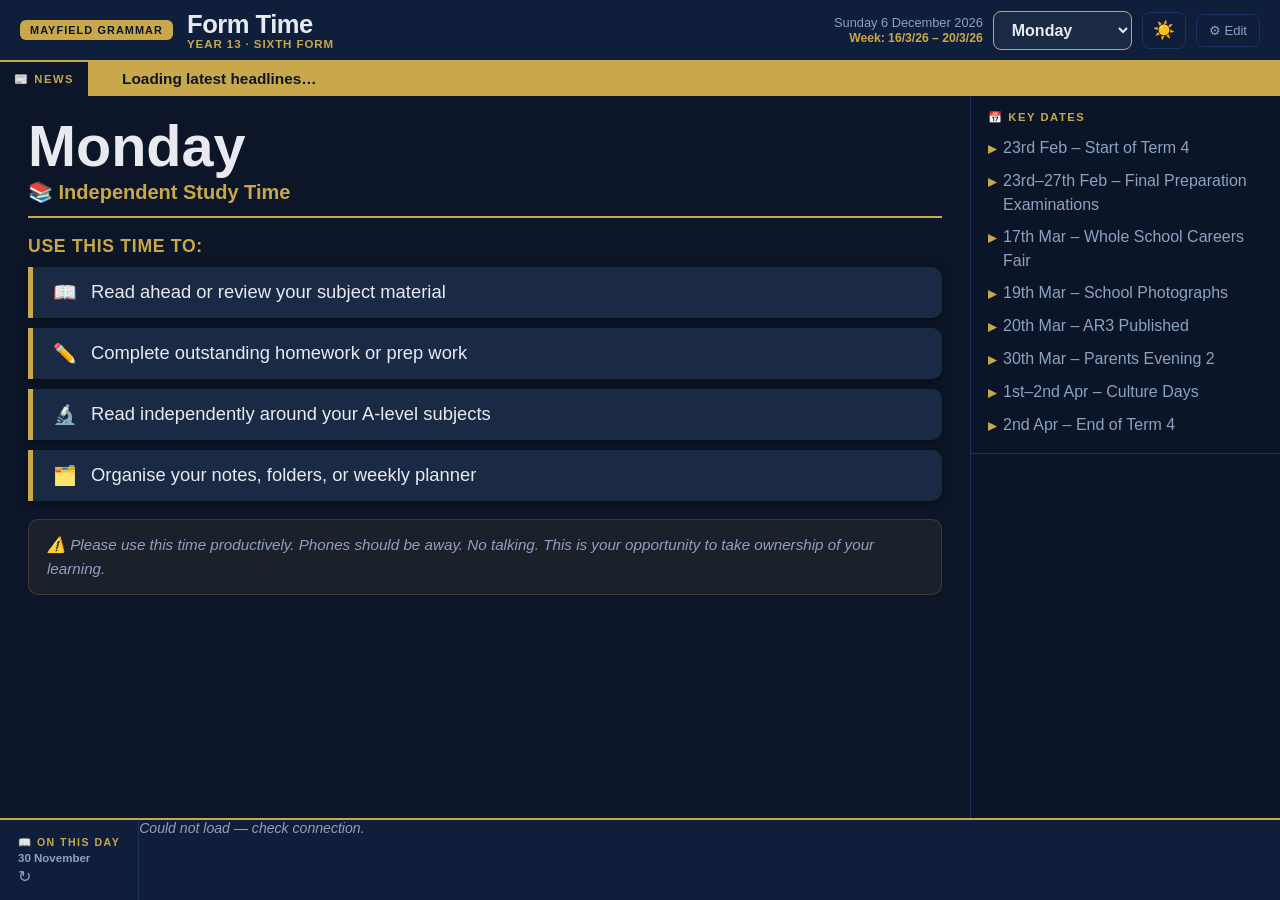
==== commit cfb2aee8: "Add files via upload" ====
--- a/formtime.html
+++ b/formtime.html
@@ -266,12 +266,13 @@
 
 /* Tuesday — News */
 .yt-wrap {
-  position:relative; width:100%; border-radius:12px; overflow:hidden;
+  position:relative; width:100%;
+  padding-top:56.25%;
+  border-radius:12px; overflow:hidden;
   box-shadow:0 4px 20px var(--shadow);
-  aspect-ratio:16/9;
 }
 .yt-wrap iframe {
-  position:absolute; inset:0;
+  position:absolute; top:0; left:0;
   width:100%; height:100%;
   border:none; display:block;
 }
@@ -332,20 +333,91 @@
 .date-item { font-size:1rem; line-height:1.5; color:var(--text2); display:flex; gap:7px; align-items:flex-start; }
 .date-bull { color:var(--accent); flex-shrink:0; margin-top:1px; font-weight:700; }
 
-/* On This Day */
+.loading-txt { color:var(--text2); font-style:italic; font-size:0.88rem; }
+
+/* ── ON THIS DAY BOTTOM BAR ── */
+#otd-bar {
+  background:var(--bg2);
+  border-top:2.5px solid var(--accent);
+  display:flex;
+  align-items:stretch;
+  flex-shrink:0;
+  min-height:82px;
+  overflow:hidden;
+}
+.otd-bar-hdr {
+  display:flex;
+  flex-direction:column;
+  justify-content:center;
+  align-items:flex-start;
+  gap:3px;
+  padding:10px 18px;
+  border-right:1px solid var(--border);
+  flex-shrink:0;
+  min-width:120px;
+}
+.otd-bar-label {
+  font-size:0.66rem;
+  font-weight:900;
+  text-transform:uppercase;
+  letter-spacing:0.14em;
+  color:var(--accent);
+}
+.otd-bar-date {
+  font-size:0.72rem;
+  color:var(--text2);
+  font-weight:600;
+}
+.otd-bar-refresh {
+  background:none;border:none;color:var(--text2);
+  cursor:pointer;font-size:1rem;padding:0;
+  transition:color .2s;line-height:1;margin-top:2px;
+}
+.otd-bar-refresh:hover { color:var(--accent); }
+#otd-content {
+  display:flex;
+  flex:1;
+  gap:0;
+}
 .otd-card {
-  background:var(--otd-bg);
-  border-radius:8px;
-  padding:10px 13px;
-  margin-bottom:8px;
-  font-size:0.96rem;
-  line-height:1.55;
+  flex:1;
+  display:flex;
+  align-items:center;
+  gap:14px;
+  padding:10px 18px;
+  border-right:1px solid var(--border);
+}
+.otd-card:last-child { border-right:none; }
+.otd-meta {
+  flex-shrink:0;
+  text-align:center;
+  min-width:56px;
+}
+.otd-type {
+  font-size:0.65rem;
+  font-weight:800;
+  text-transform:uppercase;
+  letter-spacing:0.09em;
   color:var(--text2);
-}
-.otd-type { font-size:0.7rem; font-weight:800; text-transform:uppercase; letter-spacing:0.1em; color:var(--text2); display:block; margin-bottom:3px; }
-.otd-year { font-size:1.35rem; font-weight:900; color:var(--accent); display:block; margin-bottom:4px; }
-
-.loading-txt { color:var(--text2); font-style:italic; font-size:0.88rem; }
+  display:block;
+  margin-bottom:3px;
+}
+.otd-year {
+  font-size:1.5rem;
+  font-weight:900;
+  color:var(--accent);
+  display:block;
+  line-height:1;
+}
+.otd-text {
+  font-size:0.88rem;
+  line-height:1.5;
+  color:var(--text2);
+  overflow:hidden;
+  display:-webkit-box;
+  -webkit-line-clamp:3;
+  -webkit-box-orient:vertical;
+}
 
 /* ══════════════════════════════════════════
    EDIT MODAL
@@ -454,14 +526,17 @@
       <div class="s-panel-hdr">📅 Key Dates</div>
       <ul class="date-list" id="dates-list"></ul>
     </div>
-    <div id="panel-otd" class="s-panel">
-      <div class="s-panel-hdr">
-        <span>📖 On This Day <span id="otd-date-lbl" style="font-weight:400;opacity:.7;font-size:0.65rem;margin-left:4px;text-transform:none;letter-spacing:0"></span></span>
-        <button class="refresh-btn" onclick="fetchOTD(document.getElementById('day-select').value)" title="Different random events for this date">↻</button>
-      </div>
-      <div id="otd-content"><div class="loading-txt">Loading…</div></div>
-    </div>
   </aside>
+</div>
+
+<!-- ══ ON THIS DAY — BOTTOM BAR ══ -->
+<div id="otd-bar">
+  <div class="otd-bar-hdr">
+    <span class="otd-bar-label">📖 On This Day</span>
+    <span class="otd-bar-date" id="otd-date-lbl"></span>
+    <button class="otd-bar-refresh" onclick="fetchOTD(document.getElementById('day-select').value)" title="Shuffle events">↻</button>
+  </div>
+  <div id="otd-content"><div style="padding:10px 18px;color:var(--text2);font-style:italic;font-size:0.88rem;">Loading…</div></div>
 </div>
 
 <!-- ══ EDIT MODAL ══ -->
@@ -531,10 +606,6 @@
       <div class="tog-row">
         <span class="tog-lbl">Key Dates</span>
         <label class="tog"><input type="checkbox" id="tog-dates"><span class="tog-sl"></span></label>
-      </div>
-      <div class="tog-row">
-        <span class="tog-lbl">On This Day</span>
-        <label class="tog"><input type="checkbox" id="tog-otd"><span class="tog-sl"></span></label>
       </div>
     </div>
 
@@ -584,8 +655,8 @@
   },
   ytUrl:"https://www.youtube.com/embed/YDvsBbKfLPA?autoplay=0&rel=0&modestbranding=1",
   friday:{ title:"Week Reflection", content:"Take a few minutes to reflect on this week.\n• What went well in your studies?\n• What could you improve next week?\n• Are you on track with upcoming deadlines?\n\nUse remaining time for independent study or reading." },
-  panels:{ ticker:true, dates:true, otd:true },
-  panelOrder:["dates","otd"],
+  panels:{ ticker:true, dates:true },
+  panelOrder:["dates"],
   theme:"dark"
 };
 
@@ -743,11 +814,10 @@
   const p=S.panels||DEFAULTS.panels;
   setPV('ticker-wrap',p.ticker);
   setPV('panel-dates',p.dates);
-  setPV('panel-otd',p.otd);
 
   // Panel order
   const sidebar=document.getElementById('sidebar');
-  const map={dates:'panel-dates',otd:'panel-otd'};
+  const map={dates:'panel-dates'};
   (S.panelOrder||DEFAULTS.panelOrder).forEach(k=>{
     const el=document.getElementById(map[k]);
     if(el) sidebar.appendChild(el);
@@ -809,9 +879,11 @@
     if(!cards.length) throw new Error();
     el.innerHTML=cards.map(c=>`
       <div class="otd-card">
-        <span class="otd-type">${c.type}</span>
-        <span class="otd-year">${c.year}</span>
-        ${esc(c.text)}
+        <div class="otd-meta">
+          <span class="otd-type">${c.type}</span>
+          <span class="otd-year">${c.year}</span>
+        </div>
+        <div class="otd-text">${esc(c.text)}</div>
       </div>`).join('');
   }catch{
     el.innerHTML='<div class="loading-txt">Could not load — check connection.</div>';
@@ -831,12 +903,11 @@
 
     const items=data.items;
 
-    // Ticker (duplicate for seamless loop)
-    const tickerHtml=(items.concat(items)).map(i=>
+    // Ticker — duplicate for seamless infinite scroll
+    const ts=document.getElementById('ticker-scroll');
+    ts.innerHTML=(items.concat(items)).map(i=>
       `<span class="ticker-item">${esc(i.title)}</span><span class="ticker-sep"> ◆ </span>`
     ).join('');
-    const ts=document.getElementById('ticker-scroll');
-    ts.innerHTML=tickerHtml;
     ts.style.animationDuration=(items.length*6)+'s';
 
     // Tuesday news cards
@@ -848,7 +919,9 @@
           <div class="nc-src">BBC News UK</div>
         </a>`).join('');
     }
-  }catch{ /* silent — ticker placeholder stays */ }
+  }catch(e){
+    console.warn('News fetch failed:',e);
+  }
 }
 
 // ════════════════════════════════════════════════
@@ -872,7 +945,6 @@
   const p=S.panels||DEFAULTS.panels;
   document.getElementById('tog-ticker').checked=p.ticker!==false;
   document.getElementById('tog-dates').checked=p.dates!==false;
-  document.getElementById('tog-otd').checked=p.otd!==false;
   renderOrderList();
   document.getElementById('edit-overlay').classList.add('open');
 }
@@ -901,14 +973,13 @@
   };
   S.panels={
     ticker:document.getElementById('tog-ticker').checked,
-    dates:document.getElementById('tog-dates').checked,
-    otd:document.getElementById('tog-otd').checked
+    dates:document.getElementById('tog-dates').checked
   };
   persist(); closeEdit(); renderAll();
 }
 
 // Panel order UI
-const PLABELS={dates:'Key Dates',otd:'On This Day'};
+const PLABELS={dates:'Key Dates'};
 function renderOrderList(){
   const order=S.panelOrder||DEFAULTS.panelOrder;
   document.getElementById('order-list').innerHTML=order.map((k,i)=>`
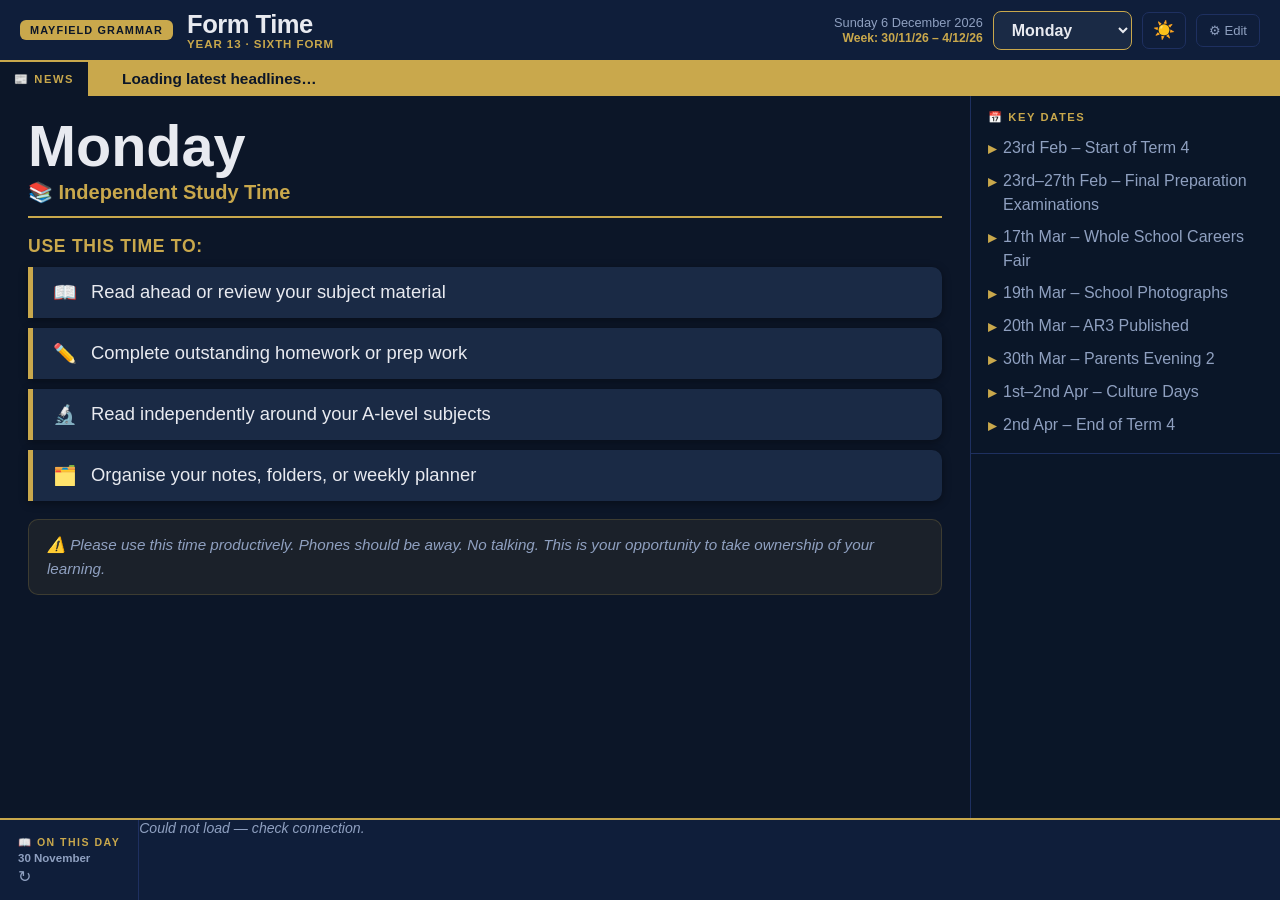
==== commit ca249dfc: "Add files via upload" ====
--- a/formtime.html
+++ b/formtime.html
@@ -503,6 +503,7 @@
       <option value="friday">Friday</option>
     </select>
     <button class="hdr-btn" id="theme-btn" onclick="toggleTheme()" title="Toggle light/dark">🌙</button>
+    <span id="sync-indicator" title="Cloud sync active — tutors see your latest edits" style="display:none;font-size:1rem;">🌐</span>
     <button class="hdr-btn" onclick="openEdit()">⚙ Edit</button>
   </div>
 </header>
@@ -545,8 +546,16 @@
     <div class="em-title">⚙ Edit Form Time</div>
 
     <div class="em-s">
-      <span class="em-lbl">Week Label</span>
-      <input class="em-in" id="ed-week" type="text" placeholder="e.g. 16/3/26 – 20/3/26">
+      <span class="em-lbl">Week Label (leave blank to auto-calculate)</span>
+      <input class="em-in" id="ed-week" type="text" placeholder="Auto: current Mon–Fri week">
+      <span style="font-size:0.72rem;color:var(--text2);margin-top:4px;display:block">Leave empty and the page works out this week's dates itself. Only fill in for holidays/exceptions.</span>
+    </div>
+    <div class="em-s">
+      <span class="em-lbl">This Week's Wisdom Day</span>
+      <select class="em-in" id="ed-wisdomday">
+        <option value="wednesday">Wednesday (default)</option>
+        <option value="thursday">Thursday — Assembly on Wednesday this week</option>
+      </select>
     </div>
     <div class="em-s">
       <span class="em-lbl">Key Dates (one per line)</span>
@@ -556,7 +565,16 @@
     <hr class="em-div">
 
     <div class="em-s">
-      <span class="em-lbl">Wednesday Wisdom — Quote</span>
+      <span class="em-lbl">📚 Quote Library — Classic Literature</span>
+      <div class="em-row" style="margin-top:0;">
+        <select class="em-in" id="ed-lib-select" style="flex:1;"></select>
+        <button type="button" class="ord-btn" style="white-space:nowrap;padding:9px 16px;font-size:0.85rem;" onclick="loadFromLibrary()">📥 Load</button>
+      </div>
+      <span style="font-size:0.72rem;color:var(--text2);margin-top:4px;display:block">Loads the quote, questions and cover below — edit anything afterwards if you like.</span>
+    </div>
+
+    <div class="em-s">
+      <span class="em-lbl">Wisdom — Quote</span>
       <textarea class="em-ta" id="ed-quote" rows="3" placeholder="Quote text…"></textarea>
       <div class="em-row">
         <input class="em-in" id="ed-attr" placeholder="Author – Book">
@@ -614,6 +632,28 @@
       <div id="order-list"></div>
     </div>
 
+    <hr class="em-div">
+
+    <div class="em-s">
+      <span class="em-lbl">🌐 Cloud Sync — make tutors see your edits live</span>
+      <div id="sync-status" style="font-size:0.8rem;color:var(--text2);margin-bottom:10px;">Not yet set up — see steps below.</div>
+
+      <span class="em-lbl" style="font-size:0.64rem;">1. GitHub Personal Access Token (this device only — never shared)</span>
+      <input class="em-in" id="ed-token" type="password" placeholder="ghp_xxxxxxxxxxxxxxxxxxxx">
+
+      <div class="em-row">
+        <button type="button" class="ord-btn" style="flex:1;padding:9px;font-size:0.85rem;" onclick="createSharedGist()">🆕 Create Shared Gist</button>
+      </div>
+
+      <span class="em-lbl" style="font-size:0.64rem;margin-top:10px;display:block;">2. Shared Gist ID (auto-fills above, or paste an existing one)</span>
+      <input class="em-in" id="ed-gistid" type="text" placeholder="e.g. 8f3a1c9b2e7d4f6a...">
+
+      <span style="font-size:0.72rem;color:var(--text2);margin-top:8px;display:block;line-height:1.5">
+        Once a Gist ID is set and you click Save, your edits push to the cloud automatically.
+        Tutors' pages check this Gist on load and every few minutes — no token or setup needed on their end.
+      </span>
+    </div>
+
     <button class="em-save" onclick="saveEdit()">💾 Save Changes</button>
     <button class="em-cancel" onclick="closeEdit()">Cancel</button>
   </div>
@@ -624,7 +664,9 @@
 //  DEFAULTS  (pre-filled from your PowerPoint)
 // ════════════════════════════════════════════════
 const DEFAULTS = {
-  week:"16/3/26 – 20/3/26",
+  week:"",
+  wisdomDay:"wednesday",
+  syncGistId:"",
   keyDates:[
     "23rd Feb – Start of Term 4",
     "23rd–27th Feb – Final Preparation Examinations",
@@ -661,6 +703,144 @@
 };
 
 // ════════════════════════════════════════════════
+//  QUOTE LIBRARY — classic literature, Year 12-level
+//  Pick from the Edit panel; loads quote + questions
+//  + book cover automatically.
+// ════════════════════════════════════════════════
+const QUOTE_LIBRARY = [
+  {
+    quote:"There are two kinds of idiots… those who don't know they are idiots, and those who know it and use it.",
+    attr:"Fyodor Dostoevsky – The Idiot",
+    bookNote:"A Mr. Zanier must-read",
+    isbn:"9780140447927",
+    questions:[
+      "Is there power in playing the fool — in refusing to take the serious adult world of status and money as seriously as everyone else does?",
+      "Who is more awake: the student working 18 hours a day for a status they don't enjoy, or the person who is content with less but remains kind?"
+    ]
+  },
+  {
+    quote:"Power is given only to those who dare to lower themselves and pick it up.",
+    attr:"Fyodor Dostoevsky – Crime and Punishment",
+    bookNote:"A study of guilt, pride and redemption",
+    isbn:"9780140449136",
+    questions:[
+      "Can a person ever justify a wrong action by appealing to a greater good?",
+      "What does the novel suggest about the relationship between guilt and conscience?"
+    ]
+  },
+  {
+    quote:"It was the best of times, it was the worst of times.",
+    attr:"Charles Dickens – A Tale of Two Cities",
+    bookNote:"Set against the backdrop of the French Revolution",
+    isbn:"9780141439600",
+    questions:[
+      "Can a single era really be both the best and worst of times? What makes that true of any period in history?",
+      "What does the novel suggest about the true cost of revolution and justice?"
+    ]
+  },
+  {
+    quote:"All human wisdom is contained in these two words – wait and hope.",
+    attr:"Alexandre Dumas – The Count of Monte Cristo",
+    bookNote:"A masterclass in patience, betrayal and revenge",
+    isbn:"9780140449266",
+    questions:[
+      "Is revenge ever truly satisfying, or does it cost the avenger something they can't get back?",
+      "What's the difference between waiting with hope and simply waiting?"
+    ]
+  },
+  {
+    quote:"To be, or not to be, that is the question.",
+    attr:"William Shakespeare – Hamlet",
+    bookNote:"The most quoted line in English literature",
+    isbn:"9780743477123",
+    questions:[
+      "Is Hamlet's hesitation a flaw, or is overthinking sometimes the wiser choice?",
+      "What does the soliloquy reveal about how Hamlet sees life versus death?"
+    ]
+  },
+  {
+    quote:"Tomorrow, and tomorrow, and tomorrow, creeps in this petty pace from day to day.",
+    attr:"William Shakespeare – Macbeth",
+    bookNote:"Macbeth's despairing reflection on time and meaning",
+    isbn:"9780743477109",
+    questions:[
+      "Does ambition inevitably lead to this kind of emptiness, or only when pursued the wrong way?",
+      "What gives life meaning, if not power or achievement?"
+    ]
+  },
+  {
+    quote:"A guy needs somebody – to be near him.",
+    attr:"John Steinbeck – Of Mice and Men",
+    bookNote:"A short, devastating study of loneliness and friendship",
+    isbn:"9780141023571",
+    questions:[
+      "Why does loneliness affect almost every character in this novel, regardless of their strength or intelligence?",
+      "What does George's final decision say about the limits and cost of loyalty?"
+    ]
+  },
+  {
+    quote:"Who controls the past controls the future. Who controls the present controls the past.",
+    attr:"George Orwell – Nineteen Eighty-Four",
+    bookNote:"A warning about truth, power and propaganda",
+    isbn:"9780141036144",
+    questions:[
+      "How much of what we believe about the past depends on who is telling the story?",
+      "Are there examples today of facts or history being rewritten for political convenience?"
+    ]
+  },
+  {
+    quote:"Climb into his skin and walk around in it.",
+    attr:"Harper Lee – To Kill a Mockingbird",
+    bookNote:"Atticus Finch's advice on understanding other people",
+    isbn:"9780099549482",
+    questions:[
+      "How easy is it, in practice, to truly see a situation from someone else's perspective?",
+      "Who in your own life would you understand better if you tried this?"
+    ]
+  },
+  {
+    quote:"Maybe there is a beast… maybe it's only us.",
+    attr:"William Golding – Lord of the Flies",
+    bookNote:"A chilling study of civilisation and human nature",
+    isbn:"9780571191475",
+    questions:[
+      "Does the novel suggest evil is something within all of us, or something created by circumstance?",
+      "What does it take for a group of ordinary people to turn on one another?"
+    ]
+  },
+  {
+    quote:"All happy families are alike; every unhappy family is unhappy in its own way.",
+    attr:"Leo Tolstoy – Anna Karenina",
+    bookNote:"One of literature's most famous opening lines",
+    isbn:"9780143035008",
+    questions:[
+      "Do you agree that happiness looks the same across families, while unhappiness is always unique?",
+      "What expectations of society shape the characters' choices in the novel?"
+    ]
+  },
+  {
+    quote:"I am no bird; and no net ensnares me.",
+    attr:"Charlotte Brontë – Jane Eyre",
+    bookNote:"Jane's declaration of independence and self-respect",
+    isbn:"9780141441146",
+    questions:[
+      "What does this line suggest about Jane's sense of identity in a society that expects women to be dependent?",
+      "Where do you draw the line between compromise and losing yourself?"
+    ]
+  },
+  {
+    quote:"Maman died today. Or yesterday maybe, I don't know.",
+    attr:"Albert Camus – The Stranger",
+    bookNote:"The novel's famous, unsettling opening line",
+    isbn:"9780679720201",
+    questions:[
+      "What does the narrator's flat, detached tone suggest about how he experiences the world?",
+      "Is indifference a kind of honesty, or is it a failure to feel what we should?"
+    ]
+  }
+];
+
+// ════════════════════════════════════════════════
 //  STATE
 // ════════════════════════════════════════════════
 let S = (()=>{ try{ const s=localStorage.getItem('ft-v3'); return s?JSON.parse(s):clone(DEFAULTS); }catch{return clone(DEFAULTS);} })();
@@ -691,7 +871,8 @@
 function updateHeader(){
   document.getElementById('date-display').textContent=
     new Date().toLocaleDateString('en-GB',{weekday:'long',day:'numeric',month:'long',year:'numeric'});
-  document.getElementById('week-display').textContent='Week: '+S.week;
+  const label=(S.week&&S.week.trim())?S.week.trim():autoWeekLabel();
+  document.getElementById('week-display').textContent='Week: '+label;
 }
 
 // ════════════════════════════════════════════════
@@ -699,6 +880,19 @@
 // ════════════════════════════════════════════════
 function esc(s){return String(s||'').replace(/&/g,'&amp;').replace(/</g,'&lt;').replace(/>/g,'&gt;').replace(/"/g,'&quot;');}
 function shuffle(arr){ const a=[...arr]; for(let i=a.length-1;i>0;i--){const j=Math.floor(Math.random()*(i+1));[a[i],a[j]]=[a[j],a[i]];} return a; }
+function cap(s){ return s ? s.charAt(0).toUpperCase()+s.slice(1) : s; }
+
+// Auto-calculates "DD/MM/YY – DD/MM/YY" for the current Mon–Fri week
+function autoWeekLabel(){
+  const now=new Date();
+  const dow=now.getDay();
+  const monday=new Date(now);
+  monday.setDate(now.getDate()-(dow===0?6:dow-1));
+  const friday=new Date(monday);
+  friday.setDate(monday.getDate()+4);
+  const fmt=d=>`${d.getDate()}/${d.getMonth()+1}/${String(d.getFullYear()).slice(-2)}`;
+  return `${fmt(monday)} – ${fmt(friday)}`;
+}
 
 // ════════════════════════════════════════════════
 //  DAY PANEL RENDER
@@ -707,9 +901,11 @@
 
 function renderDay(day){
   const p=document.getElementById('day-panel');
-  if(day==='monday'||day==='thursday') p.innerHTML=renderIndep(day);
+  const wisdomDay=S.wisdomDay||'wednesday';
+  const indepDay2=wisdomDay==='wednesday'?'thursday':'wednesday'; // the other indep-study day
+  if(day==='monday'||day===indepDay2) p.innerHTML=renderIndep(day);
   else if(day==='tuesday'){ p.innerHTML=renderTuesday(); fetchNews(); }
-  else if(day==='wednesday') p.innerHTML=renderWisdom();
+  else if(day===wisdomDay) p.innerHTML=renderWisdom(day);
   else p.innerHTML=renderFriday();
 }
 
@@ -718,7 +914,7 @@
     <li class="task-item"><span class="ti-icon">${ICONS[i]||'●'}</span><span>${esc(t)}</span></li>`).join('');
   return `
     <div class="day-header">
-      <div class="day-name">${day==='monday'?'Monday':'Thursday'}</div>
+      <div class="day-name">${cap(day)}</div>
       <div class="day-sub">📚 Independent Study Time</div>
     </div>
     <div>
@@ -749,7 +945,7 @@
     <div class="note-box">💬 <strong>Discuss:</strong> Which story caught your attention and why?</div>`;
 }
 
-function renderWisdom(){
+function renderWisdom(day){
   const w=S.wisdom||DEFAULTS.wisdom;
 
   // Resolve book cover
@@ -771,8 +967,8 @@
   const qs=(w.questions||[]).map(q=>`<li class="wq-item">${esc(q)}</li>`).join('');
   return `
     <div class="day-header">
-      <div class="day-name">Wednesday</div>
-      <div class="day-sub">💬 Wednesday Wisdom</div>
+      <div class="day-name">${cap(day)}</div>
+      <div class="day-sub">💬 ${cap(day)} Wisdom</div>
     </div>
     <div class="wisdom-layout">
       <div class="wisdom-main">
@@ -929,7 +1125,9 @@
 // ════════════════════════════════════════════════
 function openEdit(){
   document.getElementById('ed-week').value=S.week||'';
+  document.getElementById('ed-wisdomday').value=S.wisdomDay||'wednesday';
   document.getElementById('ed-dates').value=(S.keyDates||[]).join('\n');
+  populateLibrarySelect();
   const w=S.wisdom||DEFAULTS.wisdom;
   document.getElementById('ed-quote').value=w.quote||'';
   document.getElementById('ed-attr').value=w.attr||'';
@@ -946,6 +1144,11 @@
   document.getElementById('tog-ticker').checked=p.ticker!==false;
   document.getElementById('tog-dates').checked=p.dates!==false;
   renderOrderList();
+  document.getElementById('ed-token').value=getSyncToken();
+  document.getElementById('ed-gistid').value=S.syncGistId||DEFAULTS.syncGistId||'';
+  document.getElementById('sync-status').textContent=(S.syncGistId||DEFAULTS.syncGistId)
+    ?'✅ Sync active — Gist: '+(S.syncGistId||DEFAULTS.syncGistId)
+    :'Not yet set up — see steps below.';
   document.getElementById('edit-overlay').classList.add('open');
 }
 
@@ -955,6 +1158,7 @@
 
 function saveEdit(){
   S.week=document.getElementById('ed-week').value.trim();
+  S.wisdomDay=document.getElementById('ed-wisdomday').value;
   S.keyDates=document.getElementById('ed-dates').value.split('\n').map(l=>l.trim()).filter(Boolean);
   S.wisdom={
     quote:document.getElementById('ed-quote').value.trim(),
@@ -975,7 +1179,13 @@
     ticker:document.getElementById('tog-ticker').checked,
     dates:document.getElementById('tog-dates').checked
   };
-  persist(); closeEdit(); renderAll();
+  const gistId=document.getElementById('ed-gistid').value.trim();
+  if(gistId) S.syncGistId=gistId;
+  const token=document.getElementById('ed-token').value.trim();
+  if(token) setSyncToken(token);
+  persist();
+  pushToGist();
+  closeEdit(); renderAll();
 }
 
 // Panel order UI
@@ -997,6 +1207,107 @@
   [o[i],o[n]]=[o[n],o[i]]; S.panelOrder=o; renderOrderList();
 }
 
+// Quote library
+function populateLibrarySelect(){
+  const sel=document.getElementById('ed-lib-select');
+  if(!sel) return;
+  sel.innerHTML=QUOTE_LIBRARY.map((q,i)=>`<option value="${i}">${esc(q.attr)}</option>`).join('');
+}
+function loadFromLibrary(){
+  const idx=parseInt(document.getElementById('ed-lib-select').value,10);
+  const q=QUOTE_LIBRARY[idx];
+  if(!q) return;
+  document.getElementById('ed-quote').value=q.quote;
+  document.getElementById('ed-attr').value=q.attr;
+  document.getElementById('ed-booknote').value=q.bookNote;
+  document.getElementById('ed-isbn').value=q.isbn;
+  document.getElementById('ed-coverurl').value='';
+  document.getElementById('ed-questions').value=q.questions.join('\n');
+}
+
+// ════════════════════════════════════════════════
+//  GITHUB GIST SYNC
+//  Edits push from your device (token required).
+//  Tutors' pages pull read-only — no token needed,
+//  since GitHub gists are readable by ID without auth.
+// ════════════════════════════════════════════════
+const GIST_FILE='formtime-data.json';
+
+function getSyncToken(){ return localStorage.getItem('ft-sync-token')||''; }
+function setSyncToken(t){ t?localStorage.setItem('ft-sync-token',t):localStorage.removeItem('ft-sync-token'); }
+
+async function createSharedGist(){
+  const token=document.getElementById('ed-token').value.trim();
+  if(!token){ alert('Paste your GitHub token first (with "gist" scope).'); return; }
+  setSyncToken(token);
+  try{
+    const res=await fetch('https://api.github.com/gists',{
+      method:'POST',
+      headers:{
+        'Authorization':'Bearer '+token,
+        'Accept':'application/vnd.github+json',
+        'Content-Type':'application/json'
+      },
+      body:JSON.stringify({
+        description:'Form Time — shared sync (Mayfield Grammar Year 13)',
+        public:false,
+        files:{ [GIST_FILE]:{ content:JSON.stringify(S,null,2) } }
+      })
+    });
+    if(!res.ok) throw new Error('HTTP '+res.status);
+    const data=await res.json();
+    S.syncGistId=data.id;
+    document.getElementById('ed-gistid').value=data.id;
+    document.getElementById('sync-status').textContent='✅ Created! Gist ID: '+data.id;
+    persist();
+    updateSyncIndicator();
+    alert('Shared Gist created.\n\nGist ID:\n'+data.id+
+      '\n\nThis device will sync automatically from now on.\n\n'+
+      'To make this live for tutors too, this Gist ID needs to be baked into the page\'s code once and re-uploaded — copy the ID above and pass it back to Claude, or paste it into DEFAULTS.syncGistId yourself.');
+  }catch(e){
+    alert('Could not create the Gist. Check the token has "gist" scope.\n\n'+e.message);
+  }
+}
+
+async function pushToGist(){
+  const gistId=S.syncGistId;
+  const token=getSyncToken();
+  if(!gistId||!token) return;
+  try{
+    await fetch(`https://api.github.com/gists/${gistId}`,{
+      method:'PATCH',
+      headers:{
+        'Authorization':'Bearer '+token,
+        'Accept':'application/vnd.github+json',
+        'Content-Type':'application/json'
+      },
+      body:JSON.stringify({ files:{ [GIST_FILE]:{ content:JSON.stringify(S,null,2) } } })
+    });
+  }catch(e){ console.warn('Gist push failed:',e); }
+}
+
+async function pullFromGist(){
+  const gistId=S.syncGistId||DEFAULTS.syncGistId;
+  if(!gistId) return false;
+  try{
+    const res=await fetch(`https://api.github.com/gists/${gistId}`);
+    if(!res.ok) throw new Error('HTTP '+res.status);
+    const data=await res.json();
+    const file=data.files[GIST_FILE];
+    if(!file) return false;
+    const remote=JSON.parse(file.content);
+    S={...clone(DEFAULTS),...remote,syncGistId:gistId};
+    persist();
+    return true;
+  }catch(e){ console.warn('Gist pull failed:',e); return false; }
+}
+
+function updateSyncIndicator(){
+  const el=document.getElementById('sync-indicator');
+  if(!el) return;
+  el.style.display=(S.syncGistId||DEFAULTS.syncGistId)?'inline':'none';
+}
+
 // Close on backdrop
 document.getElementById('edit-overlay').addEventListener('click',e=>{
   if(e.target===document.getElementById('edit-overlay')) closeEdit();
@@ -1017,16 +1328,22 @@
   updateHeader();
   renderDay(document.getElementById('day-select').value);
   renderSidebar();
-}
-
-initDay();
-renderAll();
-fetchOTD(document.getElementById('day-select').value);
-fetchNews();
+  updateSyncIndicator();
+}
+
+async function init(){
+  initDay();
+  await pullFromGist();
+  renderAll();
+  fetchOTD(document.getElementById('day-select').value);
+  fetchNews();
+}
+init();
 
 setInterval(fetchNews,   600000);
 setInterval(()=>fetchOTD(document.getElementById('day-select').value), 3600000);
 setInterval(updateHeader,  60000);
+setInterval(async()=>{ const ok=await pullFromGist(); if(ok) renderAll(); }, 180000);
 </script>
 </body>
 </html>
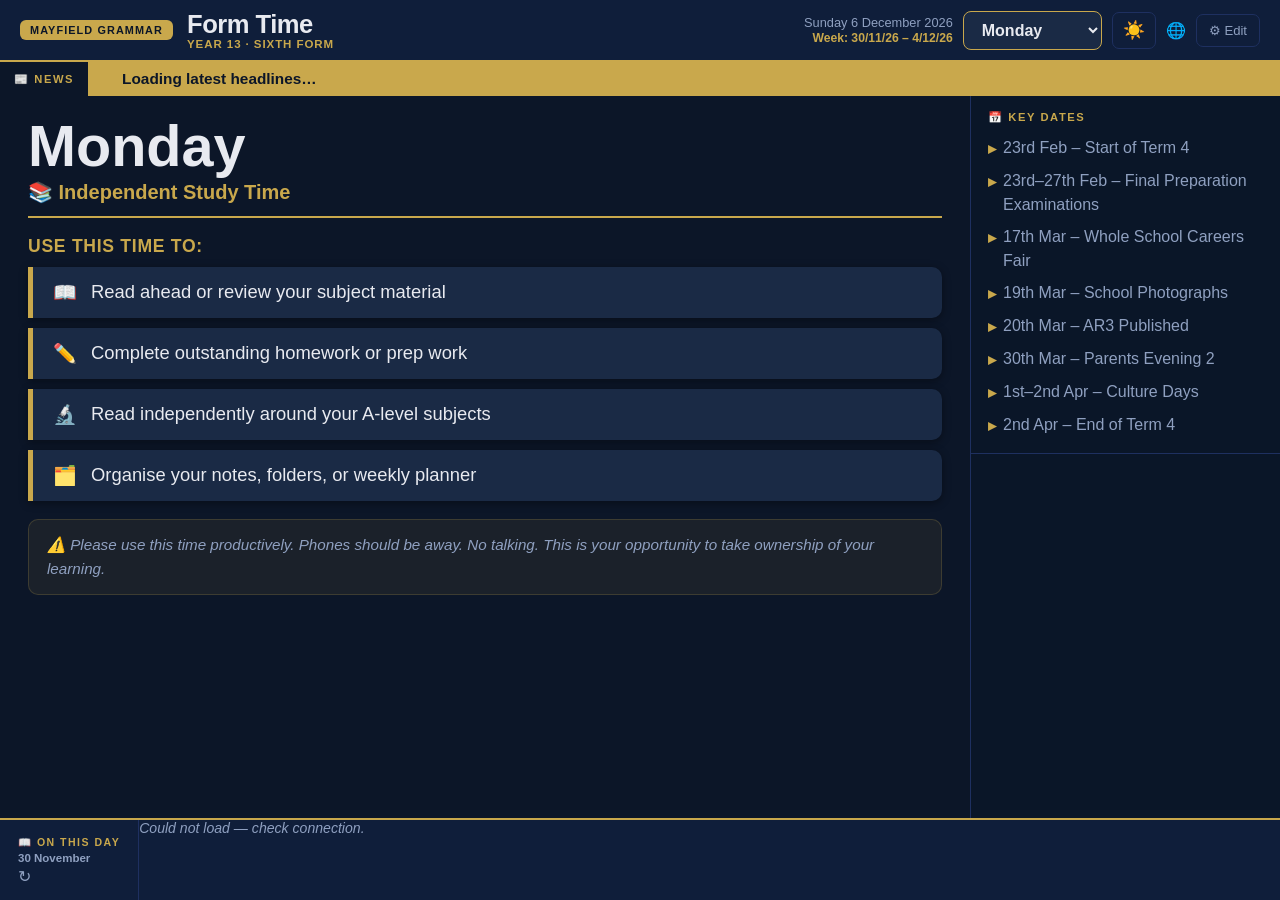
==== commit 2d908e7f: "Add files via upload" ====
--- a/formtime.html
+++ b/formtime.html
@@ -666,7 +666,7 @@
 const DEFAULTS = {
   week:"",
   wisdomDay:"wednesday",
-  syncGistId:"",
+  syncGistId:"b0f84c0d1abc42090b0be988623ff407",
   keyDates:[
     "23rd Feb – Start of Term 4",
     "23rd–27th Feb – Final Preparation Examinations",
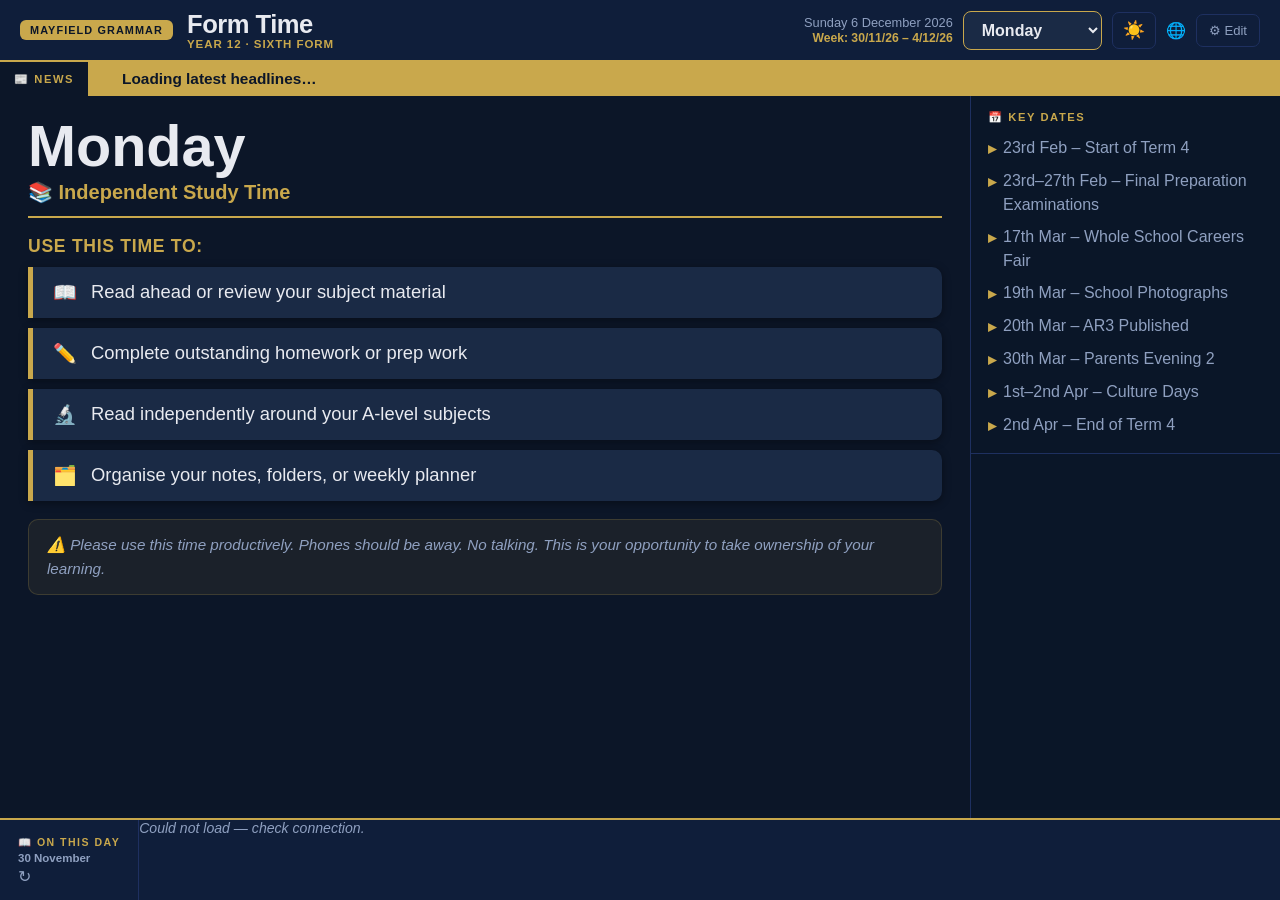
==== commit 264dd085: "Add files via upload" ====
--- a/formtime.html
+++ b/formtime.html
@@ -3,7 +3,7 @@
 <head>
 <meta charset="UTF-8">
 <meta name="viewport" content="width=device-width,initial-scale=1.0">
-<title>Form Time — Year 13</title>
+<title>Form Time — Year 12</title>
 <style>
 /* ══════════════════════════════════════════
    CSS VARIABLES — DARK / LIGHT THEMES
@@ -487,7 +487,7 @@
     <div class="school-badge">Mayfield Grammar</div>
     <div>
       <div class="form-title">Form Time</div>
-      <div class="year-label">YEAR 13 · SIXTH FORM</div>
+      <div class="year-label">YEAR 12 · SIXTH FORM</div>
     </div>
   </div>
   <div class="hdr-right">
@@ -569,8 +569,9 @@
       <div class="em-row" style="margin-top:0;">
         <select class="em-in" id="ed-lib-select" style="flex:1;"></select>
         <button type="button" class="ord-btn" style="white-space:nowrap;padding:9px 16px;font-size:0.85rem;" onclick="loadFromLibrary()">📥 Load</button>
+        <button type="button" class="ord-btn" style="white-space:nowrap;padding:9px 12px;font-size:0.85rem;" onclick="toggleQuoteUsed()" title="Mark selected as used / unused">✓ ↺</button>
       </div>
-      <span style="font-size:0.72rem;color:var(--text2);margin-top:4px;display:block">Loads the quote, questions and cover below — edit anything afterwards if you like.</span>
+      <span style="font-size:0.72rem;color:var(--text2);margin-top:4px;display:block">Loading a quote marks it "used" automatically and moves it to the bottom of the list. Click ✓ ↺ to undo, or to manually mark/unmark any quote.</span>
     </div>
 
     <div class="em-s">
@@ -667,6 +668,7 @@
   week:"",
   wisdomDay:"wednesday",
   syncGistId:"b0f84c0d1abc42090b0be988623ff407",
+  usedQuotes:[],
   keyDates:[
     "23rd Feb – Start of Term 4",
     "23rd–27th Feb – Final Preparation Examinations",
@@ -709,6 +711,7 @@
 // ════════════════════════════════════════════════
 const QUOTE_LIBRARY = [
   {
+    id:"dostoevsky-idiot",
     quote:"There are two kinds of idiots… those who don't know they are idiots, and those who know it and use it.",
     attr:"Fyodor Dostoevsky – The Idiot",
     bookNote:"A Mr. Zanier must-read",
@@ -719,6 +722,7 @@
     ]
   },
   {
+    id:"dostoevsky-crime",
     quote:"Power is given only to those who dare to lower themselves and pick it up.",
     attr:"Fyodor Dostoevsky – Crime and Punishment",
     bookNote:"A study of guilt, pride and redemption",
@@ -729,6 +733,7 @@
     ]
   },
   {
+    id:"dickens-tale-two-cities",
     quote:"It was the best of times, it was the worst of times.",
     attr:"Charles Dickens – A Tale of Two Cities",
     bookNote:"Set against the backdrop of the French Revolution",
@@ -739,6 +744,7 @@
     ]
   },
   {
+    id:"dumas-monte-cristo",
     quote:"All human wisdom is contained in these two words – wait and hope.",
     attr:"Alexandre Dumas – The Count of Monte Cristo",
     bookNote:"A masterclass in patience, betrayal and revenge",
@@ -749,6 +755,7 @@
     ]
   },
   {
+    id:"shakespeare-hamlet",
     quote:"To be, or not to be, that is the question.",
     attr:"William Shakespeare – Hamlet",
     bookNote:"The most quoted line in English literature",
@@ -759,6 +766,7 @@
     ]
   },
   {
+    id:"shakespeare-macbeth",
     quote:"Tomorrow, and tomorrow, and tomorrow, creeps in this petty pace from day to day.",
     attr:"William Shakespeare – Macbeth",
     bookNote:"Macbeth's despairing reflection on time and meaning",
@@ -769,6 +777,7 @@
     ]
   },
   {
+    id:"steinbeck-mice-men",
     quote:"A guy needs somebody – to be near him.",
     attr:"John Steinbeck – Of Mice and Men",
     bookNote:"A short, devastating study of loneliness and friendship",
@@ -779,6 +788,7 @@
     ]
   },
   {
+    id:"orwell-1984",
     quote:"Who controls the past controls the future. Who controls the present controls the past.",
     attr:"George Orwell – Nineteen Eighty-Four",
     bookNote:"A warning about truth, power and propaganda",
@@ -789,6 +799,7 @@
     ]
   },
   {
+    id:"lee-mockingbird",
     quote:"Climb into his skin and walk around in it.",
     attr:"Harper Lee – To Kill a Mockingbird",
     bookNote:"Atticus Finch's advice on understanding other people",
@@ -799,6 +810,7 @@
     ]
   },
   {
+    id:"golding-flies",
     quote:"Maybe there is a beast… maybe it's only us.",
     attr:"William Golding – Lord of the Flies",
     bookNote:"A chilling study of civilisation and human nature",
@@ -809,6 +821,7 @@
     ]
   },
   {
+    id:"tolstoy-anna-karenina",
     quote:"All happy families are alike; every unhappy family is unhappy in its own way.",
     attr:"Leo Tolstoy – Anna Karenina",
     bookNote:"One of literature's most famous opening lines",
@@ -819,6 +832,7 @@
     ]
   },
   {
+    id:"bronte-jane-eyre",
     quote:"I am no bird; and no net ensnares me.",
     attr:"Charlotte Brontë – Jane Eyre",
     bookNote:"Jane's declaration of independence and self-respect",
@@ -829,6 +843,7 @@
     ]
   },
   {
+    id:"camus-stranger",
     quote:"Maman died today. Or yesterday maybe, I don't know.",
     attr:"Albert Camus – The Stranger",
     bookNote:"The novel's famous, unsettling opening line",
@@ -836,6 +851,314 @@
     questions:[
       "What does the narrator's flat, detached tone suggest about how he experiences the world?",
       "Is indifference a kind of honesty, or is it a failure to feel what we should?"
+    ]
+  },
+  {
+    id:"shelley-frankenstein",
+    quote:"Beware; for I am fearless, and therefore powerful.",
+    attr:"Mary Shelley – Frankenstein",
+    bookNote:"The creature's warning to his creator",
+    isbn:"9780141439471",
+    questions:[
+      "Who is more monstrous in this novel — the creature, or the man who abandoned him?",
+      "Does having nothing left to lose make a person dangerous, free, or both?"
+    ]
+  },
+  {
+    id:"austen-pride-prejudice",
+    quote:"Vanity and pride are different things, though the words are often used synonymously.",
+    attr:"Jane Austen – Pride and Prejudice",
+    bookNote:"A sharp study of manners, judgement and self-knowledge",
+    isbn:"9780141439518",
+    questions:[
+      "What's the real difference between vanity and pride, and which one drives Mr Darcy's early behaviour?",
+      "How much do first impressions shape our judgement of other people — fairly or not?"
+    ]
+  },
+  {
+    id:"bronte-e-wuthering-heights",
+    quote:"Whatever our souls are made of, his and mine are the same.",
+    attr:"Emily Brontë – Wuthering Heights",
+    bookNote:"Catherine's declaration about Heathcliff",
+    isbn:"9780141439556",
+    questions:[
+      "Is the love in this novel romantic, destructive, or both at once?",
+      "Can two people be too alike for their relationship to be healthy?"
+    ]
+  },
+  {
+    id:"dickens-great-expectations",
+    quote:"Take nothing on its looks; take everything on evidence. There's no better rule.",
+    attr:"Charles Dickens – Great Expectations",
+    bookNote:"Mr Jaggers' lawyerly advice to Pip",
+    isbn:"9780141439563",
+    questions:[
+      "How often do we judge people or situations on looks rather than evidence?",
+      "Does Pip follow this advice himself, or does ambition cloud his judgement?"
+    ]
+  },
+  {
+    id:"dickens-oliver-twist",
+    quote:"Please, sir, I want some more.",
+    attr:"Charles Dickens – Oliver Twist",
+    bookNote:"One of literature's most famous moments of quiet defiance",
+    isbn:"9780141439747",
+    questions:[
+      "What does it take for someone with so little power to ask for more?",
+      "How does the novel use a child's hunger to criticise the adult systems around him?"
+    ]
+  },
+  {
+    id:"dickens-christmas-carol",
+    quote:"God bless us, every one!",
+    attr:"Charles Dickens – A Christmas Carol",
+    bookNote:"Tiny Tim's blessing — a fitting line for the run-up to the holidays",
+    isbn:"9780141324524",
+    questions:[
+      "What does Scrooge's transformation suggest about whether people can really change?",
+      "Is generosity something we choose, or something we have to be taught?"
+    ]
+  },
+  {
+    id:"melville-moby-dick",
+    quote:"Call me Ishmael.",
+    attr:"Herman Melville – Moby-Dick",
+    bookNote:"The most famous opening line in American literature",
+    isbn:"9780142437247",
+    questions:[
+      "Why might an author choose to open a novel with such a simple, plain line?",
+      "What does obsession cost Captain Ahab, and was the whale ever really the point?"
+    ]
+  },
+  {
+    id:"fitzgerald-gatsby",
+    quote:"So we beat on, boats against the current, borne back ceaselessly into the past.",
+    attr:"F. Scott Fitzgerald – The Great Gatsby",
+    bookNote:"The novel's famous closing line",
+    isbn:"9780743273565",
+    questions:[
+      "Can people ever truly escape their past, or do we always end up pulled back to it?",
+      "What does Gatsby's pursuit of Daisy say about the danger of chasing an idea rather than a person?"
+    ]
+  },
+  {
+    id:"hemingway-old-man-sea",
+    quote:"Every day is a new day. It is better to be lucky.",
+    attr:"Ernest Hemingway – The Old Man and the Sea",
+    bookNote:"Santiago's quiet philosophy on luck and perseverance",
+    isbn:"9780099908401",
+    questions:[
+      "Is Santiago's struggle a victory or a defeat, given how the novel ends?",
+      "What's the difference between giving up and accepting you can't control everything?"
+    ]
+  },
+  {
+    id:"twain-huckleberry-finn",
+    quote:"All right, then, I'll go to hell.",
+    attr:"Mark Twain – Adventures of Huckleberry Finn",
+    bookNote:"Huck's decision to follow his conscience over society's rules",
+    isbn:"9780141439648",
+    questions:[
+      "What does it cost Huck to make this decision, and why is that the point?",
+      "When should personal conscience override what society or law tells you is right?"
+    ]
+  },
+  {
+    id:"wilde-dorian-gray",
+    quote:"I can resist everything except temptation.",
+    attr:"Oscar Wilde – The Picture of Dorian Gray",
+    bookNote:"Lord Henry's witty, telling line",
+    isbn:"9780141442464",
+    questions:[
+      "Is this line a joke, a confession, or both? What does it reveal about the character?",
+      "Does the novel ultimately punish Dorian for his vanity, or for something deeper?"
+    ]
+  },
+  {
+    id:"stevenson-jekyll-hyde",
+    quote:"Man is not truly one, but truly two.",
+    attr:"Robert Louis Stevenson – Dr Jekyll and Mr Hyde",
+    bookNote:"Jekyll's reflection on the duality of human nature",
+    isbn:"9780141439730",
+    questions:[
+      "Do you think everyone has a 'Hyde' side, or is that just a useful story device?",
+      "What does the novel suggest happens when we try to separate our good and bad impulses completely?"
+    ]
+  },
+  {
+    id:"stoker-dracula",
+    quote:"Listen to them – the children of the night! What music they make!",
+    attr:"Bram Stoker – Dracula",
+    bookNote:"One of the novel's most chilling, theatrical lines",
+    isbn:"9780141439846",
+    questions:[
+      "What makes the unknown more frightening than something we can clearly see and name?",
+      "How does the novel use fear of outsiders to reflect anxieties of its time?"
+    ]
+  },
+  {
+    id:"frank-diary",
+    quote:"Despite everything, I believe that people are really good at heart.",
+    attr:"Anne Frank – The Diary of a Young Girl",
+    bookNote:"Written while hiding from the Nazis during WWII — a powerful testament to hope",
+    isbn:"9780141315188",
+    questions:[
+      "How is it possible to hold onto hope and belief in people during the worst circumstances imaginable?",
+      "What responsibility do we have to remember stories like Anne Frank's?"
+    ]
+  },
+  {
+    id:"conrad-heart-darkness",
+    quote:"The horror! The horror!",
+    attr:"Joseph Conrad – Heart of Darkness",
+    bookNote:"Kurtz's famous dying words",
+    isbn:"9780141441672",
+    questions:[
+      "What do you think Kurtz means by these final words — what horror is he referring to?",
+      "Does the novel suggest civilisation is a thin veneer over something darker in human nature?"
+    ]
+  },
+  {
+    id:"vonnegut-slaughterhouse-five",
+    quote:"So it goes.",
+    attr:"Kurt Vonnegut – Slaughterhouse-Five",
+    bookNote:"The novel's recurring refrain, repeated after every death",
+    isbn:"9780099801409",
+    questions:[
+      "What's the effect of repeating the same flat phrase after every tragedy in the novel?",
+      "Is this acceptance, resignation, or a kind of dark coping mechanism — or all three?"
+    ]
+  },
+  {
+    id:"bradbury-fahrenheit-451",
+    quote:"It was a pleasure to burn.",
+    attr:"Ray Bradbury – Fahrenheit 451",
+    bookNote:"The novel's unsettling opening line",
+    isbn:"9781451673319",
+    questions:[
+      "Why might a society choose to burn books rather than simply ignore them?",
+      "What's the difference between being informed and being comfortable — and which does this society choose?"
+    ]
+  },
+  {
+    id:"salinger-catcher-rye",
+    quote:"I'm the most terrific liar you ever saw in your life.",
+    attr:"J.D. Salinger – The Catcher in the Rye",
+    bookNote:"Holden Caulfield's blunt self-assessment",
+    isbn:"9780241950425",
+    questions:[
+      "Why might someone who lies constantly be so obsessed with other people's phoniness?",
+      "Is Holden a reliable narrator of his own story? Does it matter if he isn't?"
+    ]
+  },
+  {
+    id:"camus-plague",
+    quote:"What's true of all the evils in the world is true of plague as well.",
+    attr:"Albert Camus – The Plague",
+    bookNote:"Dr Rieux's reflection on suffering and collective struggle",
+    isbn:"9780141185132",
+    questions:[
+      "What does the novel suggest is the right way to respond to a crisis beyond your control?",
+      "Is finding meaning in collective struggle different from finding meaning alone?"
+    ]
+  },
+  {
+    id:"wiesel-night",
+    quote:"To forget the dead would be akin to killing them a second time.",
+    attr:"Elie Wiesel – Night",
+    bookNote:"A Holocaust memoir on memory, faith and survival",
+    isbn:"9780141034979",
+    questions:[
+      "Why does remembering matter so much to survivors of atrocity?",
+      "What is lost when a society chooses to forget difficult parts of its history?"
+    ]
+  },
+  {
+    id:"carroll-alice-wonderland",
+    quote:"We're all mad here.",
+    attr:"Lewis Carroll – Alice's Adventures in Wonderland",
+    bookNote:"The Cheshire Cat's casual, unsettling observation",
+    isbn:"9780141439761",
+    questions:[
+      "What does 'madness' even mean if everyone around you shares it?",
+      "Is Wonderland actually more honest about human nature than the 'sensible' world Alice left behind?"
+    ]
+  },
+  {
+    id:"orwell-animal-farm",
+    quote:"All animals are equal, but some animals are more equal than others.",
+    attr:"George Orwell – Animal Farm",
+    bookNote:"The novel's most famous, most damning line",
+    isbn:"9780141036133",
+    questions:[
+      "How does language get twisted in this novel to hide an obvious contradiction?",
+      "Can you think of any modern examples where 'equality' is claimed but not actually practised?"
+    ]
+  },
+  {
+    id:"shakespeare-julius-caesar",
+    quote:"Cowards die many times before their deaths; the valiant never taste of death but once.",
+    attr:"William Shakespeare – Julius Caesar",
+    bookNote:"Caesar's reflection on fear and fate",
+    isbn:"9780743482742",
+    questions:[
+      "Is courage about not feeling fear, or about acting despite it?",
+      "Does worrying about death repeatedly make life worse than death itself, as Caesar suggests?"
+    ]
+  },
+  {
+    id:"shakespeare-romeo-juliet",
+    quote:"These violent delights have violent ends.",
+    attr:"William Shakespeare – Romeo and Juliet",
+    bookNote:"Friar Laurence's warning about Romeo's haste",
+    isbn:"9780743477116",
+    questions:[
+      "Why does intense passion so often lead to disaster in this play?",
+      "Is the tragedy caused by fate, by the families' feud, or by the characters' own choices?"
+    ]
+  },
+  {
+    id:"dumas-three-musketeers",
+    quote:"All for one, and one for all!",
+    attr:"Alexandre Dumas – The Three Musketeers",
+    bookNote:"The musketeers' famous motto of loyalty",
+    isbn:"9780140449263",
+    questions:[
+      "What does true loyalty to friends look like in practice, not just in words?",
+      "Is this motto realistic, or is it an ideal that's easier to say than live by?"
+    ]
+  },
+  {
+    id:"tolstoy-war-peace",
+    quote:"The strongest of all warriors are these two — Time and Patience.",
+    attr:"Leo Tolstoy – War and Peace",
+    bookNote:"A reflection on endurance over force",
+    isbn:"9780199232765",
+    questions:[
+      "Can you think of a situation where patience achieved more than immediate action would have?",
+      "Why might patience be harder to practise than courage or strength?"
+    ]
+  },
+  {
+    id:"dumaurier-rebecca",
+    quote:"Last night I dreamt I went to Manderley again.",
+    attr:"Daphne du Maurier – Rebecca",
+    bookNote:"The novel's haunting, famous opening line",
+    isbn:"9780349010819",
+    questions:[
+      "What does it mean for a place — or a memory — to haunt someone the way Manderley does?",
+      "How does the novel use the absent character of Rebecca to drive the whole story?"
+    ]
+  },
+  {
+    id:"voltaire-candide",
+    quote:"We must cultivate our garden.",
+    attr:"Voltaire – Candide",
+    bookNote:"The novel's famous closing line, after all its chaos and misfortune",
+    isbn:"9780140440041",
+    questions:[
+      "What does 'cultivating your garden' mean as a philosophy for getting through life?",
+      "Is this an act of giving up on big ideas, or a wiser, more grounded alternative to them?"
     ]
   }
 ];
@@ -1208,14 +1531,21 @@
 }
 
 // Quote library
+// Quote library — unused entries first, used ones pushed to the
+// bottom and labelled, so Zanman can see at a glance what's free.
 function populateLibrarySelect(){
   const sel=document.getElementById('ed-lib-select');
   if(!sel) return;
-  sel.innerHTML=QUOTE_LIBRARY.map((q,i)=>`<option value="${i}">${esc(q.attr)}</option>`).join('');
-}
+  const used=new Set(S.usedQuotes||[]);
+  const unused=QUOTE_LIBRARY.filter(q=>!used.has(q.id));
+  const usedList=QUOTE_LIBRARY.filter(q=>used.has(q.id));
+  const opt=q=>`<option value="${q.id}">${esc(q.attr)}${used.has(q.id)?'  — used':''}</option>`;
+  sel.innerHTML=unused.map(opt).join('')+usedList.map(opt).join('');
+}
+
 function loadFromLibrary(){
-  const idx=parseInt(document.getElementById('ed-lib-select').value,10);
-  const q=QUOTE_LIBRARY[idx];
+  const id=document.getElementById('ed-lib-select').value;
+  const q=QUOTE_LIBRARY.find(x=>x.id===id);
   if(!q) return;
   document.getElementById('ed-quote').value=q.quote;
   document.getElementById('ed-attr').value=q.attr;
@@ -1223,6 +1553,23 @@
   document.getElementById('ed-isbn').value=q.isbn;
   document.getElementById('ed-coverurl').value='';
   document.getElementById('ed-questions').value=q.questions.join('\n');
+  markQuoteUsed(id,true);
+}
+
+function markQuoteUsed(id,usedState){
+  const used=new Set(S.usedQuotes||[]);
+  usedState?used.add(id):used.delete(id);
+  S.usedQuotes=[...used];
+  persist();
+  populateLibrarySelect();
+  document.getElementById('ed-lib-select').value=id;
+}
+
+function toggleQuoteUsed(){
+  const id=document.getElementById('ed-lib-select').value;
+  if(!id) return;
+  const used=new Set(S.usedQuotes||[]);
+  markQuoteUsed(id,!used.has(id));
 }
 
 // ════════════════════════════════════════════════
@@ -1249,7 +1596,7 @@
         'Content-Type':'application/json'
       },
       body:JSON.stringify({
-        description:'Form Time — shared sync (Mayfield Grammar Year 13)',
+        description:'Form Time — shared sync (Mayfield Grammar Year 12)',
         public:false,
         files:{ [GIST_FILE]:{ content:JSON.stringify(S,null,2) } }
       })
